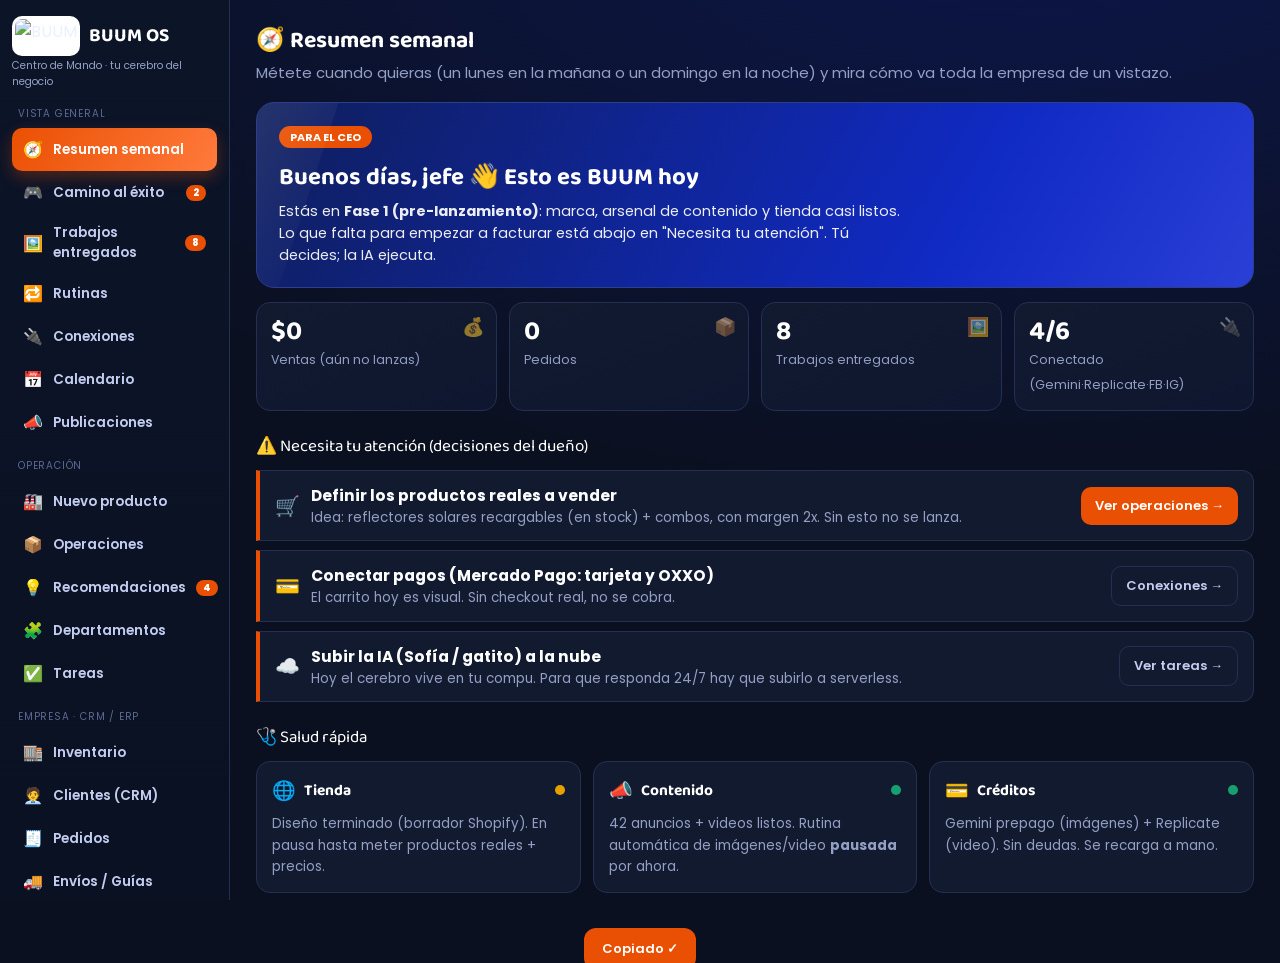
==== os/centro-de-mando.html @ 1a706a4f "chore: establish clean BUUM baseline" ====
<!DOCTYPE html>
<html lang="es"><head><meta charset="UTF-8"><meta name="viewport" content="width=device-width, initial-scale=1"><meta http-equiv="Cache-Control" content="no-store, no-cache, must-revalidate"><meta http-equiv="Pragma" content="no-cache">
<title>BUUM · Centro de Mando</title>
<link href="https://fonts.googleapis.com/css2?family=Baloo+2:wght@600;700;800&family=Poppins:wght@400;500;600;700&display=swap" rel="stylesheet">
<style>
:root{--orange:#EA5003;--navy:#001866;--blue:#102AC4;--cyan:#00bcff;--ok:#16a06f;--warn:#e6a100;--off:#9aa3b8;--bg:#0b1020;--panel:#121a30;--panel2:#0f1730;--line:#233052;--ink:#eaf0ff;--dim:#93a0c4;}
*{box-sizing:border-box;margin:0;}
body{background:radial-gradient(1200px 600px at 80% -10%,rgba(16,42,196,.25),transparent),var(--bg);color:var(--ink);font-family:Poppins,sans-serif;}
.app{display:flex;min-height:100vh;}
/* sidebar */
.side{width:230px;background:linear-gradient(180deg,#0c1428,#0a1122);border-right:1px solid var(--line);padding:16px 12px;position:sticky;top:0;height:100vh;flex:0 0 auto;overflow-y:auto;}
.side .logo{display:flex;align-items:center;gap:9px;margin-bottom:2px;}
.side .logo img{height:40px;background:#fff;border-radius:10px;padding:3px;}
.side .logo b{font-family:'Baloo 2';font-size:19px;color:#fff;}
.side .tag{font-size:10.5px;color:var(--dim);margin:2px 0 16px;display:block;}
.navsec{font-size:10px;letter-spacing:.08em;text-transform:uppercase;color:#5c6a94;margin:14px 6px 6px;}
.navitem{display:flex;align-items:center;gap:10px;padding:9px 11px;border-radius:10px;cursor:pointer;font-weight:600;font-size:13px;color:#c3cdf0;}
.navitem:hover{background:rgba(255,255,255,.06);}
.navitem.active{background:linear-gradient(120deg,var(--orange),#ff7a3c);color:#fff;box-shadow:0 6px 16px rgba(234,80,3,.3);}
.navitem .i{font-size:16px;width:20px;text-align:center;}
.navitem .b{margin-left:auto;background:#EA5003;color:#fff;font-size:9.5px;font-weight:800;padding:1px 7px;border-radius:20px;}
.side .foot{font-size:10px;color:#5c6a94;margin-top:16px;padding:10px 6px;border-top:1px solid var(--line);}
/* main */
.main{flex:1;padding:22px 26px 70px;max-width:1180px;}
.view{display:none;} .view.active{display:block;animation:fade .25s;}
@keyframes fade{from{opacity:0;transform:translateY(6px);}to{opacity:1;transform:none;}}
h2{font-family:'Baloo 2';font-size:23px;color:#fff;margin-bottom:2px;}
.lead{color:var(--dim);font-size:13px;margin-bottom:18px;}
.section{font-family:'Baloo 2';font-size:15px;color:#fff;margin:22px 0 10px;display:flex;align-items:center;gap:8px;}
.grid{display:grid;grid-template-columns:repeat(3,1fr);gap:12px;}
.grid2{display:grid;grid-template-columns:1fr 1fr;gap:12px;}
@media(max-width:900px){.grid,.grid2{grid-template-columns:1fr;}}
.card{background:var(--panel);border:1px solid var(--line);border-radius:14px;padding:14px 15px;}
.card .t{display:flex;align-items:center;gap:8px;}
.card .ic{font-size:19px;} .card .t b{font-family:'Baloo 2';font-size:14.5px;flex:1;color:#fff;}
.dot{width:10px;height:10px;border-radius:50%;flex:0 0 auto;} .g{background:var(--ok);}.y{background:var(--warn);}.o{background:var(--off);}
.card p{font-size:12px;color:var(--dim);margin-top:8px;line-height:1.5;}
.btns{display:flex;flex-wrap:wrap;gap:8px;margin-top:12px;}
.btn{border:none;border-radius:10px;padding:9px 14px;font-family:Poppins;font-weight:600;font-size:12px;cursor:pointer;text-decoration:none;display:inline-block;}
.btn.p{background:var(--blue);color:#fff;} .btn.o{background:var(--orange);color:#fff;} .btn.g{background:transparent;color:#c3cdf0;border:1.5px solid var(--line);}
.btn:hover{filter:brightness(1.12);}
/* tiles / KPIs */
.tiles{display:grid;grid-template-columns:repeat(4,1fr);gap:12px;}
@media(max-width:800px){.tiles{grid-template-columns:1fr 1fr;}}
.tile{background:linear-gradient(160deg,var(--panel),var(--panel2));border:1px solid var(--line);border-radius:14px;padding:14px;position:relative;overflow:hidden;}
.tile b{font-family:'Baloo 2';font-size:25px;display:block;line-height:1.1;color:#fff;} .tile span{font-size:11px;color:var(--dim);}
.tile .k{position:absolute;top:10px;right:12px;font-size:18px;opacity:.55;}
/* hero briefing */
.hero{background:linear-gradient(120deg,#0f1e5c,#102AC4 70%,#2a3fd6);border:1px solid #2b3f8a;color:#fff;border-radius:18px;padding:20px 22px;position:relative;overflow:hidden;}
.hero::after{content:"";position:absolute;top:-60%;left:-30%;width:34%;height:230%;background:linear-gradient(100deg,transparent,rgba(255,255,255,.14),transparent);transform:rotate(18deg);animation:shine 6s ease-in-out infinite;}
@keyframes shine{0%,60%{left:-40%}80%,100%{left:130%}}
.hero .pill{background:var(--orange);color:#fff;font-size:11px;font-weight:700;padding:3px 11px;border-radius:20px;}
.hero h3{font-family:'Baloo 2';font-size:22px;margin:10px 0 4px;} .hero p{font-size:13px;opacity:.92;line-height:1.5;max-width:70ch;}
/* attention list */
.att{background:var(--panel);border:1px solid var(--line);border-left:4px solid var(--orange);border-radius:0 12px 12px 0;padding:12px 15px;margin-bottom:9px;display:flex;gap:11px;align-items:center;}
.att .em{font-size:20px;} .att b{font-size:13.5px;color:#fff;} .att .s{font-size:11.5px;color:var(--dim);}
.att .btn{margin-left:auto;}
/* connections */
.conn{display:flex;align-items:center;gap:12px;}
.conn .lg{width:46px;height:46px;border-radius:12px;display:flex;align-items:center;justify-content:center;font-size:24px;flex:0 0 auto;color:#fff;}
.conn .nm{font-family:'Baloo 2';font-size:15px;color:#fff;} .conn .st{font-size:11.5px;margin-top:2px;}
.st.on{color:var(--ok);} .st.pend{color:var(--warn);} .st.offl{color:var(--off);}
.conn .stat{margin-left:auto;text-align:right;} .conn .stat b{font-family:'Baloo 2';font-size:16px;color:#fff;} .conn .stat span{font-size:10.5px;color:var(--dim);}
/* calendar */
.cal{display:grid;grid-template-columns:repeat(7,1fr);gap:8px;}
@media(max-width:800px){.cal{grid-template-columns:1fr 1fr;}}
.day{background:var(--panel);border:1px solid var(--line);border-radius:12px;padding:10px;min-height:120px;}
.day .dh{font-size:11px;font-weight:700;color:var(--dim);text-transform:uppercase;margin-bottom:8px;display:flex;justify-content:space-between;}
.day.today{border-color:var(--orange);box-shadow:0 0 0 1px var(--orange);}
.post{font-size:10.5px;font-weight:600;padding:6px 8px;border-radius:8px;margin-bottom:6px;line-height:1.3;}
.post.ig{background:rgba(214,41,118,.16);color:#ff9ecb;border:1px solid rgba(214,41,118,.35);}
.post.fb{background:rgba(24,119,242,.16);color:#8fbcff;border:1px solid rgba(24,119,242,.35);}
.post.tt{background:rgba(255,255,255,.08);color:#dfe6ff;border:1px solid rgba(255,255,255,.2);}
.post .ch{font-size:9px;opacity:.85;display:block;}
/* pipeline */
.pipe{display:grid;grid-template-columns:repeat(3,1fr);gap:12px;}
@media(max-width:800px){.pipe{grid-template-columns:1fr;}}
.col{background:var(--panel);border:1px solid var(--line);border-radius:14px;padding:12px;}
.col h4{font-family:'Baloo 2';font-size:13.5px;color:#fff;margin-bottom:10px;display:flex;align-items:center;gap:6px;}
.item{background:var(--panel2);border:1px solid var(--line);border-radius:10px;padding:9px 11px;margin-bottom:8px;font-size:12px;}
.item .m{font-size:10.5px;color:var(--dim);margin-top:3px;}
/* table */
.tbl{width:100%;border-collapse:collapse;font-size:12.5px;}
.tbl th{text-align:left;color:var(--dim);font-weight:600;font-size:11px;text-transform:uppercase;padding:8px 10px;border-bottom:1px solid var(--line);}
.tbl td{padding:11px 10px;border-bottom:1px solid var(--line);color:#dbe3ff;}
.tbl tr:last-child td{border-bottom:none;}
.chip{font-size:10px;font-weight:800;padding:3px 9px;border-radius:20px;}
.chip.ok{background:rgba(22,160,111,.18);color:#4fe0a6;} .chip.low{background:rgba(230,161,0,.18);color:#ffcf5e;} .chip.no{background:rgba(154,163,184,.15);color:#b7c0da;}
/* doctrine */
.doc{border-left:4px solid var(--orange);background:var(--panel);border-radius:0 12px 12px 0;padding:12px 15px;margin-bottom:10px;}
.doc b{font-family:'Baloo 2';font-size:14px;color:#fff;} .doc p{font-size:12px;color:var(--dim);margin-top:4px;line-height:1.5;}
/* tasks */
.task{background:var(--panel);border:1px solid var(--line);border-radius:11px;padding:11px 13px;margin-bottom:8px;display:flex;align-items:center;gap:11px;cursor:pointer;}
.task input{width:18px;height:18px;accent-color:var(--orange);}
.task.done b{text-decoration:line-through;color:#6b7699;}
.task b{font-size:13px;flex:1;font-weight:600;color:#eaf0ff;}
.task .who{font-size:10px;font-weight:700;padding:3px 9px;border-radius:9px;background:rgba(234,80,3,.18);color:#ffab7a;}
.bar{height:11px;background:#1b2542;border-radius:7px;overflow:hidden;} .bar i{display:block;height:100%;background:linear-gradient(90deg,var(--orange),#ffb800);}
.fr{background:var(--panel);border:1px solid var(--line);border-radius:13px;padding:12px 14px;margin-bottom:9px;}
.fr .top{display:flex;align-items:center;gap:9px;} .fr .top b{font-family:'Baloo 2';font-size:14px;flex:1;color:#fff;} .fr .pct{font-family:'Baloo 2';font-size:14px;}
.fr .sub{font-size:11px;color:var(--dim);margin:3px 0 8px;}
/* galería de trabajos */
.gal{display:grid;grid-template-columns:repeat(3,1fr);gap:14px;}
@media(max-width:900px){.gal{grid-template-columns:1fr 1fr;}}
@media(max-width:560px){.gal{grid-template-columns:1fr;}}
.work{background:var(--panel);border:1px solid var(--line);border-radius:14px;overflow:hidden;}
.work .imgw{background:#0a0f1e;aspect-ratio:1/1;display:flex;align-items:center;justify-content:center;overflow:hidden;}
.work .imgw img{width:100%;height:100%;object-fit:contain;}
.work .meta{padding:11px 13px;}
.work .meta b{font-family:'Baloo 2';font-size:13.5px;color:#fff;display:block;}
.work .meta .row{display:flex;align-items:center;gap:8px;margin-top:7px;}
.work .meta .tp{font-size:10px;color:var(--dim);flex:1;}
.obsw{background:rgba(230,161,0,.12);border:1px solid rgba(230,161,0,.4);color:#ffcf5e;font-size:11px;line-height:1.45;border-radius:9px;padding:8px 10px;margin-top:9px;}
.wbtns{display:flex;gap:7px;margin-top:10px;}
.wbtn{flex:1;border:1.5px solid var(--line);background:transparent;color:#c3cdf0;border-radius:9px;padding:8px 6px;font-family:Poppins;font-weight:600;font-size:11.5px;cursor:pointer;}
.wbtn:hover{filter:brightness(1.15);}
.wbtn.aut.on{background:var(--ok);border-color:var(--ok);color:#fff;}
.wbtn.edit:hover{border-color:var(--orange);color:#ffab7a;}
.wbtn.del:hover{border-color:#e5484d;color:#ff8a8d;}
/* tarea: botón de ayuda */
.task .help{font-size:10.5px;font-weight:700;padding:5px 10px;border-radius:9px;background:var(--blue);color:#fff;border:none;cursor:pointer;margin-left:6px;}
.task .help:hover{filter:brightness(1.15);}
/* rutina card */
.rut{background:var(--panel);border:1px solid var(--line);border-radius:14px;padding:14px 16px;margin-bottom:11px;display:flex;gap:13px;align-items:flex-start;}
.rut .ri{font-size:22px;}
.rut b{font-family:'Baloo 2';font-size:15px;color:#fff;}
.rut p{font-size:12px;color:var(--dim);margin-top:4px;line-height:1.5;}
.rut .rmeta{display:flex;flex-wrap:wrap;gap:8px;margin-top:9px;}
.rut .tag2{font-size:10.5px;font-weight:700;padding:3px 10px;border-radius:20px;background:#1b2542;color:#c3cdf0;}
.toast{position:fixed;bottom:20px;left:50%;transform:translateX(-50%) translateY(90px);background:var(--orange);color:#fff;padding:11px 18px;border-radius:12px;font-size:13px;font-weight:600;transition:.35s;z-index:50;}
.toast.show{transform:translateX(-50%) translateY(0);}
/* ===== texto un poco más grande (legibilidad), sin exagerar ===== */
.lead{font-size:15px;line-height:1.55}
.section{font-size:17px}
.att b{font-size:15.5px} .att .s{font-size:13.5px;line-height:1.5}
.doc b{font-size:16px} .doc p{font-size:14px;line-height:1.55}
.card p{font-size:13.5px;line-height:1.6}
.card .t b{font-size:15.5px}
.tbl td,.tbl th{font-size:13.5px}
.item{font-size:13.5px} .item .m{font-size:12px}
.task b{font-size:14.5px}
.rut b{font-size:16px} .rut p{font-size:13.5px;line-height:1.55}
.rut .tag2{font-size:12px}
.work .meta b{font-size:15px} .obsw{font-size:12.5px}
.tile b{font-size:27px} .tile span{font-size:12.5px}
.hero h3{font-size:24px} .hero p{font-size:14.5px}
.conn .nm{font-size:16px} .conn .st{font-size:12.5px}
.btn{font-size:13px} .navitem{font-size:13.5px}
/* ===== JUEGO ===== */
.xpwrap{margin:8px 0 18px}
.xptop{display:flex;justify-content:space-between;align-items:baseline;margin-bottom:7px}
.xptop b{font-family:'Baloo 2';font-size:19px;color:#fff}.xptop span{color:#ffcf5e;font-weight:800;font-size:14px}
.lvlmap{display:flex;gap:8px;overflow-x:auto;padding:6px 2px 14px;scrollbar-width:none}
.lvlmap::-webkit-scrollbar{display:none}
.node{flex:0 0 auto;width:100px;text-align:center;opacity:.5;transition:.3s;position:relative}
.node:not(:last-child)::after{content:"";position:absolute;top:28px;right:-8px;width:16px;height:2px;background:#2b3760}
.node.done,.node.cur{opacity:1}
.node .cir{width:56px;height:56px;border-radius:50%;margin:0 auto 6px;display:flex;align-items:center;justify-content:center;font-size:26px;background:#161d33;border:2px solid #2b3760}
.node.done .cir{background:linear-gradient(160deg,#16a06f,#0e7a54);border-color:#1f7a4d}
.node.cur .cir{background:linear-gradient(160deg,#EA5003,#ff7a3c);border-color:#ffab7a;animation:jpulse 2s infinite}
.node .nm{font-size:11px;color:#c3cdf0;font-weight:600;line-height:1.2}
.node .st{font-size:9px;font-weight:800;margin-top:3px}
.node.done .st{color:#4fe0a6}.node.cur .st{color:#ffab7a}.node.lock .st{color:#5c6a94}
.ceosays{background:linear-gradient(120deg,#0f1e5c,#102AC4 82%);border:1px solid #2b3f8a;border-radius:14px;padding:14px 16px;margin:2px 0 8px;font-size:14.5px;line-height:1.5}
.mission{background:var(--panel);border:1px solid var(--line);border-radius:12px;padding:13px 15px;margin-bottom:9px;display:flex;align-items:center;gap:12px;cursor:pointer}
.mission input{width:20px;height:20px;accent-color:#EA5003;flex:0 0 auto;cursor:pointer}
.mission b{font-size:14.5px;font-weight:600;color:#eaf0ff;flex:1}
.mission.done b{text-decoration:line-through;color:#6b7699}
.mission .mbtn{flex:0 0 auto;font-size:11.5px;font-weight:700;border:none;border-radius:9px;padding:8px 13px;background:linear-gradient(120deg,#102AC4,#3a4fd6);color:#fff;cursor:pointer}
.mission .mbtn:hover{filter:brightness(1.18)}
.mission .xp{font-size:11px;font-weight:800;color:#ffcf5e;background:rgba(255,207,94,.14);padding:4px 10px;border-radius:9px}
@media(max-width:600px){.mission{flex-wrap:wrap}.mission .xp{display:none}}
@keyframes jpulse{0%,100%{box-shadow:0 0 0 4px rgba(234,80,3,.28)}50%{box-shadow:0 0 0 9px rgba(234,80,3,.10)}}
/* ===== calendario de contenido (mes + día) ===== */
.calx{background:var(--panel);border:1px solid var(--line);border-radius:16px;padding:14px 16px;}
.calhead{display:flex;align-items:center;gap:10px;margin-bottom:12px;}
.calmes{font-family:'Baloo 2';font-size:19px;color:#fff;min-width:170px;text-align:center;text-transform:capitalize;}
.calnavbtn{width:34px;height:34px;border-radius:10px;border:1px solid var(--line);background:var(--panel2);color:#dfe6ff;font-size:18px;cursor:pointer;line-height:1;}
.calnavbtn:hover{background:rgba(255,255,255,.07);}
.calhoybtn{margin-left:auto;border:none;border-radius:10px;padding:8px 14px;background:var(--blue);color:#fff;font-weight:700;font-size:12px;cursor:pointer;}
.calhoybtn:hover{filter:brightness(1.12);}
.calwd{display:grid;grid-template-columns:repeat(7,1fr);gap:8px;margin-bottom:8px;}
.calwd span{font-size:10.5px;font-weight:700;color:#5c6a94;text-transform:uppercase;text-align:center;letter-spacing:.05em;}
.mcal{display:grid;grid-template-columns:repeat(7,1fr);gap:8px;}
@media(max-width:760px){.mcal,.calwd{gap:5px;}.calwd span{font-size:9px;}}
.mday{background:var(--panel2);border:1px solid var(--line);border-radius:11px;padding:7px 7px 8px;min-height:92px;transition:.15s;}
.mday.empty{background:transparent;border:none;}
.mday.has{cursor:pointer;}
.mday.has:hover{border-color:var(--orange);transform:translateY(-2px);box-shadow:0 6px 16px rgba(0,0,0,.28);}
.mday.today{border-color:var(--orange);box-shadow:0 0 0 1px var(--orange);}
.dnum{font-size:12.5px;font-weight:700;color:#c3cdf0;margin-bottom:5px;display:flex;align-items:center;gap:5px;}
.dtoday{font-size:8.5px;font-weight:800;background:var(--orange);color:#fff;padding:1px 6px;border-radius:20px;}
.dbadges{display:flex;flex-direction:column;gap:3px;}
.dbadge{font-size:9.5px;font-weight:700;padding:2px 6px;border-radius:6px;white-space:nowrap;overflow:hidden;text-overflow:ellipsis;}
.dbadge.ig{background:rgba(214,41,118,.16);color:#ff9ecb;} .dbadge.fb{background:rgba(24,119,242,.16);color:#8fbcff;} .dbadge.tt{background:rgba(255,255,255,.09);color:#dfe6ff;}
.dmore{font-size:9px;font-weight:800;color:#7c88a8;padding:1px 4px;}
/* modal del día */
.calmodal{position:fixed;inset:0;background:rgba(4,7,16,.72);backdrop-filter:blur(3px);z-index:60;display:none;align-items:flex-start;justify-content:center;padding:34px 14px;overflow-y:auto;}
.calmodal.open{display:flex;}
.caldlg{background:var(--panel);border:1px solid var(--line);border-radius:18px;width:100%;max-width:560px;padding:18px 18px 22px;box-shadow:0 24px 70px rgba(0,0,0,.6);animation:fade .2s;}
.cmhead{display:flex;align-items:center;gap:10px;margin-bottom:4px;}
.cmtitle{font-family:'Baloo 2';font-size:19px;color:#fff;text-transform:capitalize;}
.cmx{margin-left:auto;width:32px;height:32px;border-radius:9px;border:1px solid var(--line);background:var(--panel2);color:#dfe6ff;font-size:18px;cursor:pointer;line-height:1;}
.cmsub{font-size:11.5px;color:var(--dim);margin-bottom:14px;}
.tline{position:relative;}
.trow{display:flex;gap:12px;padding-bottom:16px;margin-bottom:2px;border-left:2px solid var(--line);margin-left:6px;padding-left:14px;position:relative;}
.trow:last-child{border-left-color:transparent;}
.trow::before{content:"";position:absolute;left:-7px;top:2px;width:12px;height:12px;border-radius:50%;background:var(--orange);border:2px solid var(--panel);}
.thora{flex:0 0 52px;}
.thora b{font-family:'Baloo 2';font-size:15px;color:#fff;display:block;line-height:1.1;}
.thora span{font-size:9.5px;color:var(--dim);}
.tbody{flex:1;min-width:0;}
.tmeta{display:flex;flex-wrap:wrap;gap:6px;align-items:center;margin-bottom:6px;}
.tchip{font-size:9.5px;font-weight:800;padding:2px 8px;border-radius:20px;}
.tchip.ig{background:rgba(214,41,118,.18);color:#ff9ecb;} .tchip.fb{background:rgba(24,119,242,.18);color:#8fbcff;} .tchip.tt{background:rgba(255,255,255,.1);color:#dfe6ff;}
.tchip.ok{background:rgba(22,160,111,.18);color:#4fe0a6;} .tchip.low{background:rgba(230,161,0,.18);color:#ffcf5e;} .tchip.no{background:rgba(154,163,184,.15);color:#b7c0da;}
.ttipo{font-size:11px;color:var(--dim);font-weight:600;}
.ttit{font-size:13.5px;font-weight:700;color:#fff;margin:2px 0 6px;}
.tim{width:100%;max-width:230px;border-radius:10px;display:block;border:1px solid var(--line);}
.tvid{width:100%;max-width:320px;border-radius:10px;display:block;border:1px solid var(--line);background:#000;}
.tcar{display:flex;gap:7px;overflow-x:auto;padding-bottom:6px;}
.tcar img{height:130px;border-radius:9px;border:1px solid var(--line);flex:0 0 auto;}
.ttexto{font-size:12px;color:var(--dim);margin-top:7px;line-height:1.45;}
.tlink{display:inline-block;margin-top:7px;font-size:11.5px;font-weight:700;color:#fff;background:var(--blue);padding:7px 12px;border-radius:9px;text-decoration:none;}
.calempty{text-align:center;color:#5c6a94;font-size:13px;padding:24px 0;}
/* colores por TIPO (claros y distintos) */
.tp-historia{background:rgba(214,41,118,.18)!important;color:#ff9ecb!important;}
.tp-carrusel{background:rgba(58,123,255,.20)!important;color:#a9c6ff!important;}
.tp-video{background:rgba(234,80,3,.22)!important;color:#ffb27a!important;}
.tp-post{background:rgba(22,160,111,.20)!important;color:#67e3b1!important;}
/* banner de revisión del equipo */
.calrev{display:flex;gap:12px;align-items:center;background:linear-gradient(120deg,#0f2a1c,#14351f);border:1px solid #1f6b46;border-radius:14px;padding:12px 15px;margin-bottom:14px;}
.calrev .ic{font-size:24px;} .calrev b{color:#fff;font-size:13.5px;} .calrev p{color:#a7d8bf;font-size:12px;margin-top:2px;line-height:1.45;}
.calrev .ok{margin-left:auto;background:#16a06f;color:#fff;font-size:11px;font-weight:800;padding:5px 11px;border-radius:20px;white-space:nowrap;}
/* pedir contenido */
.calask{background:var(--panel);border:1px solid var(--line);border-radius:14px;padding:13px 15px;}
.calask textarea{width:100%;background:var(--panel2);border:1px solid var(--line);border-radius:10px;color:#eaf0ff;font-family:Poppins;font-size:13px;padding:10px 12px;resize:vertical;min-height:60px;}
.calask textarea:focus{outline:none;border-color:var(--orange);box-shadow:0 0 0 2px rgba(234,80,3,.25);}
.askrow{display:flex;gap:9px;margin-top:9px;flex-wrap:wrap;align-items:center;}
.askrow select{background:var(--panel2);border:1px solid var(--line);border-radius:9px;color:#dfe6ff;font-family:Poppins;font-size:12px;padding:8px 10px;}
.askbtn{margin-left:auto;border:none;border-radius:10px;padding:9px 16px;background:linear-gradient(120deg,var(--orange),#ff7a3c);color:#fff;font-weight:700;font-size:12.5px;cursor:pointer;}
.askbtn:hover{filter:brightness(1.1);}
.calrut{background:var(--panel);border:1px solid var(--line);border-left:4px solid var(--blue);border-radius:0 12px 12px 0;padding:11px 15px;margin-top:12px;font-size:12px;color:var(--dim);line-height:1.5;}
.calrut b{color:#cdd8ff;}
/* timeline: encabezado de tipo + acciones */
.ttophead{display:flex;align-items:center;gap:7px;margin-bottom:6px;}
.ttype{font-size:11px;font-weight:800;padding:3px 10px;border-radius:20px;display:inline-flex;gap:5px;align-items:center;}
.tred{font-size:9.5px;font-weight:800;padding:2px 8px;border-radius:20px;}
.testado{font-size:9.5px;font-weight:800;padding:2px 9px;border-radius:20px;margin-left:auto;}
.est-por_autorizar{background:rgba(230,161,0,.2);color:#ffcf5e;} .est-autorizado{background:rgba(22,160,111,.22);color:#67e3b1;} .est-idea{background:rgba(154,163,184,.15);color:#b7c0da;} .est-planeado{background:rgba(58,123,255,.2);color:#a9c6ff;}
.tacts{display:flex;gap:8px;margin-top:9px;flex-wrap:wrap;}
.tbtn{border:none;border-radius:9px;padding:7px 13px;font-family:Poppins;font-weight:700;font-size:11.5px;cursor:pointer;}
.tbtn.aut{background:#16a06f;color:#fff;} .tbtn.aut.done{background:transparent;color:#67e3b1;border:1.5px solid #1f6b46;cursor:default;}
.tbtn.edit{background:transparent;color:#c3cdf0;border:1.5px solid var(--line);}
.tbtn.regen{background:transparent;color:#a9c6ff;border:1.5px solid #2b3f8a;}
.tbtn.del{background:transparent;color:#ff9e9e;border:1.5px solid #7a2626;}
.tbtn:hover{filter:brightness(1.12);}
.editbox{margin-top:9px;display:none;}
.editbox.open{display:block;}
.editbox textarea{width:100%;background:var(--panel);border:1px solid var(--line);border-radius:9px;color:#eaf0ff;font-family:Poppins;font-size:12px;padding:8px 10px;min-height:48px;}
.editbox .go{margin-top:7px;border:none;border-radius:9px;padding:7px 14px;background:var(--blue);color:#fff;font-weight:700;font-size:11.5px;cursor:pointer;}
.calfoot{display:flex;gap:9px;margin-top:6px;padding-top:12px;border-top:1px solid var(--line);}
.calfoot .allbtn{border:none;border-radius:10px;padding:9px 15px;background:#16a06f;color:#fff;font-weight:800;font-size:12px;cursor:pointer;}
.calfoot .allbtn:hover{filter:brightness(1.1);}
/* 4 filtros de calidad por pieza */
.tfilters{display:flex;flex-wrap:wrap;gap:6px;margin:9px 0 3px;align-items:center;}
.ffchip{font-size:9.5px;font-weight:800;padding:3px 8px;border-radius:7px;background:var(--panel2);border:1px solid var(--line);color:#aeb9dc;display:inline-flex;gap:4px;align-items:center;cursor:default;}
.ffchip.ok{border-color:#1f6b46;color:#67e3b1;background:rgba(22,160,111,.1);}
.ffchip.bad{border-color:#7a2626;color:#ff9e9e;background:rgba(160,40,40,.1);}
.ffchip.you{border-color:#2b3f8a;color:#a9c6ff;background:rgba(16,42,196,.1);}
.ffavg{font-size:11px;font-weight:800;color:#ffcf5e;margin-left:3px;}
.fflabel{font-size:9.5px;color:#5c6a94;font-weight:700;margin-right:2px;}
#calModalBody img,#calModalBody video,.gal img,.gal video{cursor:zoom-in;}
.lightbox{position:fixed;inset:0;background:rgba(0,0,0,.93);z-index:90;display:none;align-items:center;justify-content:center;padding:18px;}
.lightbox.open{display:flex;}
.lightbox img,.lightbox video{max-width:96vw;max-height:92vh;border-radius:8px;box-shadow:0 12px 70px rgba(0,0,0,.7);}
.lbx{position:fixed;top:16px;right:24px;color:#fff;font-size:42px;line-height:1;cursor:pointer;z-index:91;font-family:Arial;}
</style></head>
<body>
<div class="app">
  <aside class="side">
    <div class="logo"><img src="../buumia-catalogo/marca/logo-buum.png" alt="BUUM"><b>BUUM OS</b></div>
    <span class="tag">Centro de Mando · tu cerebro del negocio</span>
    <div class="navsec">Vista general</div>
    <nav class="nav" id="nav">
      <div class="navitem active" data-view="inicio"><span class="i">🧭</span><span>Resumen semanal</span></div>
      <div class="navitem" data-view="juego"><span class="i">🎮</span><span>Camino al éxito</span><span class="b" id="jLvl">1</span></div>
      <div class="navitem" data-view="trabajos"><span class="i">🖼️</span><span>Trabajos entregados</span><span class="b" id="nTrab">0</span></div>
      <div class="navitem" data-view="rutinas"><span class="i">🔁</span><span>Rutinas</span></div>
      <div class="navitem" data-view="conex"><span class="i">🔌</span><span>Conexiones</span></div>
      <div class="navitem" data-view="cal"><span class="i">📅</span><span>Calendario</span></div>
      <div class="navitem" data-view="pub"><span class="i">📣</span><span>Publicaciones</span></div>
    </nav>
    <div class="navsec">Operación</div>
    <nav class="nav">
      <div class="navitem" data-view="nuevo"><span class="i">🏭</span><span>Nuevo producto</span></div>
      <div class="navitem" data-view="ops"><span class="i">📦</span><span>Operaciones</span></div>
      <div class="navitem" data-view="reco"><span class="i">💡</span><span>Recomendaciones</span><span class="b">4</span></div>
      <div class="navitem" data-view="deptos"><span class="i">🧩</span><span>Departamentos</span></div>
      <div class="navitem" data-view="tareas"><span class="i">✅</span><span>Tareas</span></div>
    </nav>
    <div class="navsec">Empresa · CRM / ERP</div>
    <nav class="nav">
      <div class="navitem" data-view="inv"><span class="i">🏬</span><span>Inventario</span></div>
      <div class="navitem" data-view="cli"><span class="i">🧑‍💼</span><span>Clientes (CRM)</span></div>
      <div class="navitem" data-view="ped"><span class="i">🧾</span><span>Pedidos</span></div>
      <div class="navitem" data-view="env"><span class="i">🚚</span><span>Envíos / Guías</span></div>
      <div class="navitem" data-view="fin"><span class="i">💰</span><span>Finanzas</span></div>
    </nav>
    <div class="navsec">Dirección</div>
    <nav class="nav">
      <div class="navitem" data-view="ceo"><span class="i">🧠</span><span>Doctrina CEO</span></div>
    </nav>
    <div class="foot">Fase 1 · pre-lanzamiento<br>Tú diriges · la IA ejecuta<br><b id="clock"></b></div>
  </aside>

  <main class="main">
    <!-- ===== RESUMEN SEMANAL ===== -->
    <section class="view active" id="inicio">
      <h2>🧭 Resumen semanal</h2>
      <div class="lead">Métete cuando quieras (un lunes en la mañana o un domingo en la noche) y mira cómo va toda la empresa de un vistazo.</div>
      <div class="hero"><span class="pill">PARA EL CEO</span><h3 id="greet">Buenas, jefe 👋 Esto es BUUM hoy</h3><p>Estás en <b>Fase 1 (pre-lanzamiento)</b>: marca, arsenal de contenido y tienda casi listos. Lo que falta para empezar a facturar está abajo en "Necesita tu atención". Tú decides; la IA ejecuta.</p></div>
      <div class="tiles" style="margin-top:14px">
        <div class="tile"><span class="k">💰</span><b>$0</b><span>Ventas (aún no lanzas)</span></div>
        <div class="tile"><span class="k">📦</span><b>0</b><span>Pedidos</span></div>
        <div class="tile"><span class="k">🖼️</span><b id="kTrab">0</b><span>Trabajos entregados</span></div>
        <div class="tile"><span class="k">🔌</span><b>4/6</b><span>Conectado (Gemini·Replicate·FB·IG)</span></div>
      </div>
      <div class="section">⚠️ Necesita tu atención (decisiones del dueño)</div>
      <div class="att"><span class="em">🛒</span><div><b>Definir los productos reales a vender</b><div class="s">Idea: reflectores solares recargables (en stock) + combos, con margen 2x. Sin esto no se lanza.</div></div><button class="btn o" data-go="ops">Ver operaciones →</button></div>
      <div class="att"><span class="em">💳</span><div><b>Conectar pagos (Mercado Pago: tarjeta y OXXO)</b><div class="s">El carrito hoy es visual. Sin checkout real, no se cobra.</div></div><button class="btn g" data-go="conex">Conexiones →</button></div>
      <div class="att"><span class="em">☁️</span><div><b>Subir la IA (Sofía / gatito) a la nube</b><div class="s">Hoy el cerebro vive en tu compu. Para que responda 24/7 hay que subirlo a serverless.</div></div><button class="btn g" data-go="tareas">Ver tareas →</button></div>
      <div class="section">🩺 Salud rápida</div>
      <div class="grid">
        <div class="card"><div class="t"><span class="ic">🌐</span><b>Tienda</b><span class="dot y"></span></div><p>Diseño terminado (borrador Shopify). En pausa hasta meter productos reales + precios.</p></div>
        <div class="card"><div class="t"><span class="ic">📣</span><b>Contenido</b><span class="dot g"></span></div><p>42 anuncios + videos listos. Rutina automática de imágenes/video <b>pausada</b> por ahora.</p></div>
        <div class="card"><div class="t"><span class="ic">💳</span><b>Créditos</b><span class="dot g"></span></div><p>Gemini prepago (imágenes) + Replicate (video). Sin deudas. Se recarga a mano.</p></div>
      </div>
    </section>

    <!-- ===== CONEXIONES ===== -->
    <section class="view" id="conex">
      <h2>🔌 Conexiones</h2>
      <div class="lead">Todo el negocio enchufado a un solo cerebro. <b style="color:#4fe0a6">Gemini, Replicate, Facebook 𝗕𝗨𝗨𝗠 e Instagram @buum.ia ya están conectados y funcionando.</b> Falta pagos y publicar la tienda.</div>
      <div class="grid2" id="connGrid"></div>
      <div class="card" style="margin-top:12px"><p>💡 En cuanto lances, aquí verás en vivo: ventas de Shopify, gasto/resultados de Meta y Google Ads, mensajes de WhatsApp/Instagram y las publicaciones de Facebook/Instagram — todo desde este panel, sin entrar a cada app.</p></div>
    </section>

    <!-- ===== CALENDARIO ===== -->
    <section class="view" id="cal">
      <h2>📅 Calendario de contenido</h2>
      <div class="lead">Departamento de marketing. El equipo genera y programa el contenido; <b>toca cualquier día</b> para ver todo lo del día en orden, con su hora, imagen, texto y video.</div>
      <div class="calrev" id="calRev"></div>
      <div class="calx">
        <div class="calhead">
          <button class="calnavbtn" id="calPrev" aria-label="Mes anterior">‹</button>
          <div class="calmes" id="calMes">—</div>
          <button class="calnavbtn" id="calNext" aria-label="Mes siguiente">›</button>
          <button class="calhoybtn" id="calHoy">Hoy</button>
        </div>
        <div class="calwd"><span>Lun</span><span>Mar</span><span>Mié</span><span>Jue</span><span>Vie</span><span>Sáb</span><span>Dom</span></div>
        <div class="mcal" id="calGrid"></div>
      </div>
      <div class="section">Leyenda</div>
      <div class="card"><p><span class="chip tp-historia">⭕ Historia</span> <span class="chip tp-carrusel">🖼️ Carrusel</span> <span class="chip tp-video">🎬 Video</span> <span class="chip tp-post">📷 Post</span> &nbsp;·&nbsp; <span class="chip" style="background:rgba(214,41,118,.2);color:#ff9ecb">IG</span> <span class="chip" style="background:rgba(24,119,242,.2);color:#8fbcff">FB</span> &nbsp;·&nbsp; <span class="chip low">Por autorizar</span> <span class="chip ok">Autorizado</span></p></div>

      <div class="section">✍️ Pídele contenido al equipo</div>
      <div class="calask">
        <textarea id="askTxt" placeholder="Ej: Haz más contenido del foco 60W enfocado en el ahorro de luz, con más color…"></textarea>
        <div class="askrow">
          <select id="askProd"><option value="Foco LED 60W">Foco LED 60W</option></select>
          <button class="askbtn" id="askSend">Pedir al equipo →</button>
        </div>
      </div>
      <div class="calrut" id="calRut"></div>
    </section>

    <!-- modal del día -->
    <div class="calmodal" id="calModal">
      <div class="caldlg">
        <div class="cmhead"><div class="cmtitle" id="calModalTitle">—</div><button class="cmx" id="calModalX" aria-label="Cerrar">&times;</button></div>
        <div class="cmsub" id="calModalSub"></div>
        <div id="calModalBody"></div>
        <div class="calfoot" id="calFoot" style="display:none"><button class="allbtn" id="calAuthAll">✓ Autorizar todo el día</button></div>
      </div>
    </div>

    <!-- lightbox: ver imagen/video en grande -->
    <div class="lightbox" id="lightbox"><span class="lbx" id="lbClose">&times;</span><img id="lbImg" style="display:none" alt=""><video id="lbVid" controls playsinline style="display:none"></video></div>

    <!-- ===== PUBLICACIONES ===== -->
    <section class="view" id="pub">
      <h2>📣 Publicaciones</h2>
      <div class="lead">El flujo del contenido: lo que ya se hizo, lo que sigue y lo que espera tu OK.</div>
      <div id="filtroBox"></div>
      <div class="pipe">
        <div class="col"><h4>✅ Generadas</h4>
          <div class="item">42 anuncios de imagen (packs 12/30, mayoreo)<div class="m">en revision_anuncios/</div></div>
          <div class="item">Comercial gato + foco (16:9)<div class="m">luz blanca, rayos · listo</div></div>
          <div class="item">Comercial "Naciste para brillar"<div class="m">cine-noir · listo</div></div>
        </div>
        <div class="col"><h4>🟡 Por aprobar</h4>
          <div class="item">Anuncio diario de imagen<div class="m">la rutina lo dejaba en revisión · pausada</div></div>
          <div class="item">Video semanal nuevo<div class="m">rutina de video · pausada</div></div>
        </div>
        <div class="col"><h4>⏭️ Próximas (al lanzar)</h4>
          <div class="item">Campaña de lanzamiento<div class="m">3 anuncios ganadores → Meta</div></div>
          <div class="item">Reel del producto real<div class="m">cuando haya fotos reales</div></div>
        </div>
      </div>
    </section>

    <!-- ===== JUEGO: CAMINO AL ÉXITO ===== -->
    <section class="view" id="juego">
      <h2>🎮 Camino al éxito mundial 🌎</h2>
      <div class="lead">Sigue la estrategia del CEO como un juego: completa <b>misiones</b>, sube de <b>nivel</b> y lleva a BUUM al éxito mundial. Marca cada misión cuando la logres.</div>
      <div class="xpwrap"><div class="xptop"><b id="lvlName">Nivel 1</b><span id="xpPct">0%</span></div><div class="bar"><i id="xpBar"></i></div></div>
      <div class="lvlmap" id="lvlMap"></div>
      <div class="ceosays" id="ceoSays"></div>
      <div class="section" id="misTitle">Misiones</div>
      <div id="missions"></div>
    </section>

    <!-- ===== TRABAJOS ENTREGADOS (GALERÍA) ===== -->
    <section class="view" id="trabajos">
      <h2>🖼️ Trabajos entregados</h2>
      <div class="lead">Todo lo que la IA ha producido, aquí y a la vista. <span id="trabMeta" style="color:#5c6a94"></span></div>
      <div class="section">🎨 Logotipos y marca <small style="color:#5c6a94;font-weight:400">· assets fijos, no son anuncios</small></div>
      <div class="gal" id="logoGrid"></div>
      <div class="section">🖼️ Anuncios y contenido</div>
      <div class="gal" id="galGrid"></div>
    </section>

    <!-- ===== RUTINAS ===== -->
    <section class="view" id="rutinas">
      <h2>🔁 Rutinas</h2>
      <div class="lead">Los procesos automáticos del negocio en un solo lugar: qué hace cada uno, cuándo corre y qué entrega. No tienes que entrar a cada rutina — todo sale aquí.</div>
      <div id="rutGrid"></div>
    </section>

    <!-- ===== NUEVO PRODUCTO (LÍNEA DE PRODUCCIÓN) ===== -->
    <section class="view" id="nuevo">
      <h2>🏭 Nuevo producto — línea de producción</h2>
      <div class="lead">Como una maquiladora: llega un producto → pasa por los pasos → sale <b>publicado y con marketing</b>. Yo te pido lo que necesito; tú solo aportas fotos/costos y autorizas.</div>
      <div class="att" style="border-left-color:#16a06f"><span class="em">🚀</span><div><b>¿Llegó un producto? Inicia el proceso</b><div class="s">Le doy clic y la IA te guía paso a paso (datos, fotos, ficha técnica, precio, publicar, marketing).</div></div><button class="btn o" data-cmd="Inicia el proceso de NUEVO PRODUCTO del BUUM OS conmigo (línea de producción): pídeme paso a paso los datos y las fotos, arma la ficha técnica (ADN), sugiéreme el precio con el mercado, y prepáralo para publicar en Shopify + su marketing. Recuerda: BUUM NO da garantía al cliente, y los anuncios van simples (sin código de barras ni toda la data técnica).">🚀 Iniciar proceso</button></div>
      <div class="section">Los pasos del proceso</div>
      <div class="grid">
        <div class="card"><div class="t"><span class="ic">📥</span><b>1. Datos base</b></div><p>Nombre, watts, <b>tu costo</b> y foto de la caja (trae la info técnica). Tú dices qué dejar/quitar.</p></div>
        <div class="card"><div class="t"><span class="ic">📸</span><b>2. Fotos</b></div><p>Tomas las fotos (te digo cuáles) y me las compartes.</p></div>
        <div class="card"><div class="t"><span class="ic">🎨</span><b>3. Limpieza HD</b></div><p>La IA deja las fotos en limpio y premium para la tienda.</p></div>
        <div class="card"><div class="t"><span class="ic">🧬</span><b>4. Ficha técnica (ADN)</b></div><p>Toda la info del producto. El núcleo para +100 anuncios y para responder al cliente.</p></div>
        <div class="card"><div class="t"><span class="ic">💲</span><b>5. Precio</b></div><p>Te sugiero precio (margen + mercado). Tú confirmas.</p></div>
        <div class="card"><div class="t"><span class="ic">🛒</span><b>6. Publicar</b></div><p>Título + fotos + descripción + precio → Shopify.</p></div>
        <div class="card"><div class="t"><span class="ic">📣</span><b>7. Marketing</b></div><p>Anuncios/videos/reels con la ficha → 4 filtros → tu OK → redes/ads.</p></div>
        <div class="card"><div class="t"><span class="ic">💾</span><b>8. Guardar</b></div><p>El ADN queda en el catálogo para reusar cuando pidas más contenido.</p></div>
      </div>
      <div class="att" style="border-left-color:#e6a100;margin-top:14px"><span class="em">⚠️</span><div><b>Reglas del proceso</b><div class="s"><b>Garantía:</b> BUUM NO da garantía al cliente (si aplica, es con el proveedor). · <b>Anuncios simples:</b> sin código de barras ni toda la data técnica. · Solo lo real, stock real, margen ~2x. · Falta <b>acceso a Shopify + Meta/Google</b> para publicar 100% solo.</div></div></div>
    </section>

    <!-- ===== OPERACIONES ===== -->
    <section class="view" id="ops">
      <h2>📦 Operaciones</h2>
      <div class="lead">Stock, cuánto conviene pedir y a cuánto vender para ganar bien. La regla de oro: comprar donde le ganes <b>2x</b> (100 → 200), reinvertir y crecer catálogo.</div>
      <div class="section">Inventario</div>
      <div class="card" style="padding:6px 4px">
      <table class="tbl">
        <tr><th>Producto</th><th>Stock</th><th>Costo</th><th>Precio venta</th><th>Margen</th><th>Estado</th></tr>
        <tr><td><b>Reflector solar recargable</b></td><td>por definir</td><td>—</td><td>—</td><td>2x meta</td><td><span class="chip ok">En stock</span></td></tr>
        <tr><td>Paquetes / combos recargables</td><td>—</td><td>—</td><td>—</td><td>alto</td><td><span class="chip low">Por armar</span></td></tr>
        <tr><td>Foco LED 60W (proveedor)</td><td>—</td><td>—</td><td>—</td><td>bajo ⚠️</td><td><span class="chip no">Reconsiderar</span></td></tr>
      </table>
      </div>
      <div class="section">Recomendación de compra</div>
      <div class="card"><p>⚠️ <b>Ojo con el foco de reventa:</b> si lo compras y vendes casi al mismo precio, no creces y le das fama a la marca del proveedor, no a BUUM. <b>Prioriza productos con margen real</b> (reflectores solares recargables + combos). Define <b>costo</b> y <b>precio de venta</b> de cada uno para que este tablero calcule margen, punto de reorden y ganancia proyectada.</p>
      <div class="btns"><button class="btn o" data-cmd="Ayúdame a definir precios y márgenes de mis productos reales (reflectores solares recargables + combos) para el BUUM OS">Definir precios con la IA</button></div></div>
    </section>

    <!-- ===== RECOMENDACIONES ===== -->
    <section class="view" id="reco">
      <h2>💡 Recomendaciones de la IA</h2>
      <div class="lead">Lo que la IA sugiere que hagas para crecer más rápido (tú decides).</div>
      <div class="att"><span class="em">💰</span><div><b>Vende lo que deje margen 2x</b><div class="s">Reflectores solares recargables y combos, no reventa a precio parejo. Reinviertes y creces catálogo.</div></div></div>
      <div class="att"><span class="em">🎁</span><div><b>Arma paquetes/combos</b><div class="s">Con lo que ya tienes en stock: sube el ticket promedio y el margen.</div></div></div>
      <div class="att"><span class="em">📸</span><div><b>Fotos reales de esos productos</b><div class="s">Cuando decidas los productos, les tomamos fotos pro (mismo pipeline del foco) y se cargan a la web.</div></div></div>
      <div class="att"><span class="em">🚀</span><div><b>Conecta pagos antes de pautar</b><div class="s">No gastes en anuncios hasta poder cobrar (Mercado Pago tarjeta/OXXO listo).</div></div></div>
    </section>

    <!-- ===== DEPARTAMENTOS ===== -->
    <section class="view" id="deptos">
      <h2>🧩 Departamentos</h2>
      <div class="lead">La empresa dividida en áreas. Cada una la opera la IA con su proceso; tú diriges. (7 activas + RH dormida)</div>
      <div class="grid">
        <div class="card"><div class="t"><span class="ic">🧠</span><b>Dirección / CEO</b><span class="dot g"></span></div><p>Rumbo, metas, aprobar dinero, decidir productos. Hoy: Tú + IA asesora.</p></div>
        <div class="card"><div class="t"><span class="ic">📦</span><b>Producto & Abasto</b><span class="dot y"></span></div><p>Encontrar productos ganadores, proveedores, muestras, stock, precios. En foco ahora.</p></div>
        <div class="card"><div class="t"><span class="ic">📣</span><b>Marketing & Contenido</b><span class="dot g"></span></div><p>Imágenes, video, copy, pauta. 42 anuncios + comerciales. Rutina en pausa.</p></div>
        <div class="card"><div class="t"><span class="ic">🛒</span><b>Ventas & Clientes</b><span class="dot y"></span></div><p>Tienda, checkout, mayoreo, Sofía/gatito IA que asesora y vende.</p></div>
        <div class="card"><div class="t"><span class="ic">🚚</span><b>Operaciones & Logística</b><span class="dot o"></span></div><p>Inventario, resurtido, empaque, envíos. Por armar proceso.</p></div>
        <div class="card"><div class="t"><span class="ic">💰</span><b>Finanzas</b><span class="dot o"></span></div><p>Utilidad real, caja, control de créditos. Por armar tablero.</p></div>
        <div class="card"><div class="t"><span class="ic">⚙️</span><b>BUUM OS · IA/Tech</b><span class="dot g"></span></div><p>Este centro de mando, skills, automatizaciones, integraciones.</p></div>
        <div class="card" style="opacity:.6"><div class="t"><span class="ic">🧑‍🤝‍🧑</span><b>Personas / RH</b><span class="dot o"></span></div><p>Dormida. Se activa cuando contrates.</p></div>
      </div>
    </section>

    <!-- ===== TAREAS ===== -->
    <section class="view" id="tareas">
      <h2>✅ Tareas (el pendiente vivo)</h2>
      <div class="lead">Lo que sigue para arrancar a facturar. Marca cada una al completarla (se guarda sola).</div>
      <div class="bar" style="height:12px"><i id="bar"></i></div>
      <div id="tasks" style="margin-top:14px"></div>
    </section>

    <!-- ===== INVENTARIO (multi-almacén) ===== -->
    <section class="view" id="inv">
      <h2>🏬 Inventario</h2>
      <div class="lead">Control de stock por almacén/ubicación — como el sistema de tu proveedor: saber cuánto hay y dónde, punto de reorden y valor. Se llena solo cuando conectemos Shopify + entren productos reales.</div>
      <div class="tiles" style="margin-bottom:14px">
        <div class="tile"><span class="k">📦</span><b>0</b><span>SKUs (productos)</span></div>
        <div class="tile"><span class="k">🏬</span><b>1</b><span>Almacenes (México)</span></div>
        <div class="tile"><span class="k">⚠️</span><b>0</b><span>Por reordenar</span></div>
        <div class="tile"><span class="k">💵</span><b>$0</b><span>Valor del inventario</span></div>
      </div>
      <div class="card" style="padding:6px 4px"><table class="tbl">
        <tr><th>Producto (SKU)</th><th>Almacén</th><th>Stock</th><th>Mínimo</th><th>Costo</th><th>Estado</th></tr>
        <tr><td><b>Reflector solar recargable</b></td><td>Principal</td><td>por definir</td><td>—</td><td>—</td><td><span class="chip low">Por cargar</span></td></tr>
        <tr><td>Combos (2 / 4 pzas)</td><td>Principal</td><td>—</td><td>—</td><td>—</td><td><span class="chip low">Por armar</span></td></tr>
      </table></div>
      <div class="card" style="margin-top:12px"><p>🧠 Cuando crezcas a varios almacenes/tiendas, aquí verás el stock de cada uno en un solo lugar, con alertas automáticas de reorden. <b>La IA aviso cuando algo esté por agotarse.</b></p>
      <div class="btns"><button class="btn o" data-cmd="Ayúdame a cargar mi inventario real (productos, almacén, stock, costo, mínimo de reorden) en el BUUM OS">Cargar inventario con la IA</button></div></div>
    </section>

    <!-- ===== CLIENTES (CRM) ===== -->
    <section class="view" id="cli">
      <h2>🧑‍💼 Clientes (CRM)</h2>
      <div class="lead">El registro de TODO cliente: quién es, qué compró, cuándo y qué le gusta — para que regrese y compre más. Se alimenta de Shopify/WhatsApp/Instagram al conectar.</div>
      <div class="tiles" style="margin-bottom:14px">
        <div class="tile"><span class="k">🧑‍🤝‍🧑</span><b>0</b><span>Clientes</span></div>
        <div class="tile"><span class="k">🔁</span><b>0</b><span>Recompras</span></div>
        <div class="tile"><span class="k">🎫</span><b>$0</b><span>Ticket promedio</span></div>
        <div class="tile"><span class="k">⭐</span><b>0</b><span>Reseñas</span></div>
      </div>
      <div class="card" style="padding:6px 4px"><table class="tbl">
        <tr><th>Cliente</th><th>Ciudad</th><th>Compras</th><th>Total</th><th>Última</th><th>Estado</th></tr>
        <tr><td colspan="6" style="text-align:center;color:#5c6a94;padding:18px">Aún sin clientes — aparecerán aquí al empezar a vender.</td></tr>
      </table></div>
      <div class="card" style="margin-top:12px"><p>🧠 La IA podrá segmentar (clientes nuevos, frecuentes, mayoristas), avisarte quién no ha vuelto y sugerir mensajes de recompra. <b>Nada se pierde: registro de absolutamente todo.</b></p></div>
    </section>

    <!-- ===== PEDIDOS (OMS) ===== -->
    <section class="view" id="ped">
      <h2>🧾 Pedidos</h2>
      <div class="lead">Cada pedido de principio a fin: nuevo → pagado → empacado → enviado → entregado. Un solo tablero para no perder ninguno.</div>
      <div class="pipe">
        <div class="col"><h4>🆕 Nuevos</h4><div class="item" style="text-align:center;color:#5c6a94">—</div></div>
        <div class="col"><h4>📦 Por enviar</h4><div class="item" style="text-align:center;color:#5c6a94">—</div></div>
        <div class="col"><h4>✅ Entregados</h4><div class="item" style="text-align:center;color:#5c6a94">—</div></div>
      </div>
      <div class="card" style="margin-top:12px"><p>🧠 Al conectar Shopify, cada venta cae aquí automáticamente y la IA te dice qué empacar hoy y qué está atrasado. También se puede tomar pedidos de mayoreo por WhatsApp.</p></div>
    </section>

    <!-- ===== ENVÍOS / GUÍAS ===== -->
    <section class="view" id="env">
      <h2>🚚 Envíos / Guías</h2>
      <div class="lead">Generar la guía del cliente, imprimir y darle seguimiento — justo como el sistema de tu proveedor. Con paqueterías de México (Estafeta, DHL, FedEx, 99minutos).</div>
      <div class="grid">
        <div class="card"><div class="t"><span class="ic">🏷️</span><b>Generar guía</b><span class="dot o"></span></div><p>Crear la etiqueta de envío del pedido (origen, destino, peso). Se activa al conectar paquetería/Shopify.</p></div>
        <div class="card"><div class="t"><span class="ic">📍</span><b>Rastreo</b><span class="dot o"></span></div><p>Seguir cada paquete y avisar al cliente automáticamente por WhatsApp.</p></div>
        <div class="card"><div class="t"><span class="ic">💲</span><b>Costo de envío</b><span class="dot o"></span></div><p>Cotizar y cobrar el envío correcto (o envío gratis en combos).</p></div>
      </div>
      <div class="card" style="margin-top:12px"><p>🧠 La meta: en 1 clic generas la guía y el cliente recibe su número de rastreo. La IA arma las guías del día.</p>
      <div class="btns"><button class="btn o" data-cmd="Ayúdame a conectar paqueterías (Estafeta/DHL/FedEx/99minutos) y generar guías de envío desde el BUUM OS">Conectar envíos con la IA</button></div></div>
    </section>

    <!-- ===== FINANZAS ===== -->
    <section class="view" id="fin">
      <h2>💰 Finanzas</h2>
      <div class="lead">La verdad del dinero: ventas, costo, <b>utilidad real</b> y caja. Para decidir con números, no a ojo.</div>
      <div class="tiles" style="margin-bottom:14px">
        <div class="tile"><span class="k">🟢</span><b>$0</b><span>Ventas</span></div>
        <div class="tile"><span class="k">🔻</span><b>$0</b><span>Costos</span></div>
        <div class="tile"><span class="k">💎</span><b>$0</b><span>Utilidad real</span></div>
        <div class="tile"><span class="k">🏦</span><b>$0</b><span>Caja</span></div>
      </div>
      <div class="card"><p>🧠 Con la regla de <b>margen 2x</b>, aquí verás cuánto ganas de verdad por producto y por combo, cuánto reinvertir y cuánto es utilidad. Se alimenta de Pedidos + Inventario al vender.</p></div>
    </section>

    <!-- ===== CEO ===== -->
    <section class="view" id="ceo">
      <h2>🧠 El CEO de BUUM</h2>
      <div class="lead">No es un empleado que dice sí a todo. Es una <b>entidad viva</b> que <b>cuestiona cada decisión</b> y guía la empresa a <b>crecer y ganar dinero SÍ o SÍ</b> — como el crítico mundial subió la calidad de los anuncios, pero para dirigir el negocio.</div>
      <div class="att" style="border-left-color:#ffb800"><span class="em">🔥</span><div><b>Cómo trabaja el CEO</b><div class="s">Ante cualquier idea exige: ¿para qué sirve? · ¿cómo genera dinero/crecimiento? · ¿es lo MÁS importante hoy? · ¿qué dejas de hacer por esto? Da veredicto (ADELANTE / MEJÓRALO / ENFÓCATE EN OTRA COSA), dirección y prioridad. Motor: <b>ceo.py</b>.</div></div></div>
      <div class="att" style="border-left-color:#16a06f"><span class="em">🧭</span><div><b>Directiva actual del CEO</b><div class="s">1) LANZA la tienda ya (funcional &gt; perfecta). 2) Obsesiónate con el primer producto propio con <b>margen 2x</b>. 3) Empieza a VENDER y aprende del cliente real. La página 3D es FUTURO (prioridad 1/5).</div></div><button class="btn o" data-cmd="Ponte en modo CEO de BUUM (cuestiona todo sin miedo, exige dinero y crecimiento, dame veredicto, dirección y prioridad como en ceo.py) y evalúa esta decisión: ">Consultar al CEO →</button></div>
      <div class="section">Estándares del CEO (cómo piensa)</div>
      <div class="doc"><b>👤 Bezos — Obsesión por el cliente + largo plazo</b><p>Partir de lo que el cliente necesita (mejor luz, mejor precio, mejor experiencia). Reinvertir para crecer.</p></div>
      <div class="doc"><b>🚀 Musk — First principles + ambición 10x</b><p>Razonar desde lo fundamental (costos reales, márgenes). Atacar el costo desde la raíz (China directo). Pensar en GRANDE.</p></div>
      <div class="doc"><b>🍏 Jobs — Diseño, foco y excelencia</b><p>Experiencia "insanely great", decir NO a lo que no importa, calidad de campaña en TODO.</p></div>
      <div class="card" style="margin-top:12px"><div class="t"><span class="ic">🎯</span><b>La regla que manda hoy</b></div><p>Vender solo lo que deja <b>margen real (2x)</b> para reinvertir y crecer <b>tu marca</b> (BUUM), no la del proveedor. Financia el proyecto → se vuelve autosustentable → crece y se monitorea solo.</p></div>
    </section>
  </main>
</div>
<div class="toast" id="toast">Copiado ✓</div>
<script>document.write('<scr'+'ipt src="datos.js?v='+Date.now()+'"></scr'+'ipt>');</script>
<script src="semana.js"></script>
<script>document.write('<scr'+'ipt src="calendario.js?v='+Date.now()+'"></scr'+'ipt>');</script>
<script>
// ---- navegación ----
function show(v){document.querySelectorAll('.view').forEach(s=>s.classList.toggle('active',s.id===v));document.querySelectorAll('.navitem').forEach(n=>n.classList.toggle('active',n.dataset.view===v));window.scrollTo(0,0);}
document.querySelectorAll('.navitem').forEach(n=>n.addEventListener('click',()=>show(n.dataset.view)));
document.querySelectorAll('[data-go]').forEach(b=>b.addEventListener('click',()=>show(b.dataset.go)));
// ---- toast / comandos ----
var t=document.getElementById('toast'),T;
function toast(m){t.textContent=m;t.classList.add('show');clearTimeout(T);T=setTimeout(()=>t.classList.remove('show'),2600);}
function copy(x){try{navigator.clipboard.writeText(x);}catch(e){var a=document.createElement('textarea');a.value=x;document.body.appendChild(a);a.select();document.execCommand('copy');a.remove();}}
document.querySelectorAll('[data-cmd]').forEach(b=>b.addEventListener('click',()=>{if(typeof sendPrompt==='function'){sendPrompt(b.dataset.cmd);}else{copy(b.dataset.cmd);toast('Orden copiada ✓ — pégala en el chat de Claude');}}));
// ---- datos del panel (galería, rutinas, conexiones) ----
var DATOS=(typeof window.DATOS!=='undefined')?window.DATOS:{trabajos:[],rutinas:[],conexiones:[]};
// ---- galería de trabajos entregados ----
(function(){
 var g=document.getElementById('galGrid'), _raw=DATOS.trabajos||[]; var _marcas=_raw.filter(function(w){return (w.tipo||'').indexOf('Marca')>-1;}); var all=_raw.filter(function(w){return (w.tipo||'').indexOf('Marca')===-1;});
 var BOR=JSON.parse(localStorage.getItem('buum_os_borrados')||'{}');
 var AUT=JSON.parse(localStorage.getItem('buum_os_autoriza')||'{}');
 function bkey(w){return w.img.split('/').slice(-1)[0].split('?')[0];}
 function upd(){var vis=all.filter(function(w){return !BOR[bkey(w)];});
  document.getElementById('nTrab').textContent=vis.length;
  var kt=document.getElementById('kTrab'); if(kt)kt.textContent=vis.length;
  document.getElementById('trabMeta').textContent=vis.length?('· '+vis.length+' trabajos'):'';
  return vis;}
 var tr=upd();
 if(!tr.length){g.innerHTML='<div class="card"><p>Aún no hay trabajos (o los eliminaste todos). En cuanto la IA produzca algo, aparece aquí.</p></div>';return;}
 g.innerHTML=tr.map(function(w){
  var file=bkey(w);
  var isVid=/\.mp4$/i.test(w.img);
  var media=isVid?('<video src="'+w.img+'" muted loop playsinline onmouseover="this.play()" onmouseout="this.pause()"></video>'):('<img src="'+w.img+'" alt="">');
  var col=w.estado&&w.estado.indexOf('/')>-1?'ok':(w.estado==='Aprobado'?'ok':'low');
  var obs=w.obs?('<div class="obsw">'+w.obs+'</div>'):'';
  var a=AUT[file];
  return '<div class="work" data-file="'+file+'"><div class="imgw">'+media+'</div><div class="meta"><b>'+w.titulo+'</b>'+
   '<div class="row"><span class="tp">'+w.tipo+(w.fecha?' · '+w.fecha:'')+'</span><span class="chip '+col+'">'+w.estado+'</span></div>'+obs+
   '<div class="wbtns"><button class="wbtn aut'+(a?' on':'')+'">'+(a?'✔ Autorizado':'✅ Autorizar')+'</button>'+
   '<button class="wbtn edit" data-tit="'+(w.titulo||'').replace(/"/g,'')+'">✍️ Editar</button>'+
   '<button class="wbtn del">🗑️ Eliminar</button></div></div></div>';
 }).join('');
 var _lg=document.getElementById('logoGrid');
 if(_lg){_lg.innerHTML=_marcas.map(function(w){return '<div class="work"><div class="imgw"><img src="'+w.img+'" alt=""></div><div class="meta"><b>'+w.titulo+'</b><div class="row"><span class="tp">'+w.tipo+'</span><span class="chip ok">Fijo</span></div></div></div>';}).join('')||'<div class="card"><p>—</p></div>';}
 g.addEventListener('click',function(e){
  var b=e.target.closest('.wbtn'); if(!b)return;
  var card=b.closest('.work'), file=card.getAttribute('data-file');
  if(b.classList.contains('aut')){
   AUT[file]=!AUT[file]; localStorage.setItem('buum_os_autoriza',JSON.stringify(AUT));
   b.classList.toggle('on',AUT[file]); b.textContent=AUT[file]?'✔ Autorizado':'✅ Autorizar';
   toast(AUT[file]?'Trabajo autorizado ✓':'Autorización quitada');
  } else if(b.classList.contains('edit')){
   var tit=b.getAttribute('data-tit')||file;
   var o=prompt('¿Qué le cambio a "'+tit+'"? Escríbelo y la IA lo edita aquí mismo (ej: "que sostenga un foco LED", "marco rojo", "más colores"):');
   if(o){
    var img=card.querySelector('.imgw img'); b.textContent='⏳ Editando…'; b.disabled=true; if(img)img.style.opacity=.35;
    fetch('/api/editar',{method:'POST',headers:{'Content-Type':'application/json'},body:JSON.stringify({file:file,obs:o})})
     .then(function(r){return r.json();})
     .then(function(res){
       b.textContent='✍️ Editar'; b.disabled=false; if(img)img.style.opacity=1;
       if(res.ok){ if(img)img.src=res.img+'&_t='+Date.now(); toast('¡Editado! ✓ Ya ves el cambio'); }
       else { alert('No se pudo editar: '+(res.error||'error')); }
     })
     .catch(function(e){ b.textContent='✍️ Editar'; b.disabled=false; if(img)img.style.opacity=1;
       alert('No hay conexión con el editor. Recarga el panel (Ctrl+F5) e inténtalo de nuevo.'); });
   }
  } else if(b.classList.contains('del')){
   BOR[file]=true; localStorage.setItem('buum_os_borrados',JSON.stringify(BOR));
   card.remove(); upd(); toast('Trabajo eliminado ✓');
  }
 });
})();
// ---- rutinas ----
(function(){
 var r=document.getElementById('rutGrid'), rt=DATOS.rutinas||[];
 var ic={"Activa":"🟢","Por desplegar":"🟡","En pausa":"⏸️"};
 r.innerHTML=rt.map(function(x){
  var e=x.estado||"", em=e.indexOf('Activa')>-1?'🟢':(e.indexOf('desplegar')>-1?'🟡':'⏸️');
  return '<div class="rut"><div class="ri">🔁</div><div style="flex:1"><b>'+x.nombre+'</b><p>'+x.hace+'</p><div class="rmeta"><span class="tag2">🕒 '+x.cuando+'</span><span class="tag2">'+em+' '+x.estado+'</span><span class="tag2">📤 '+x.salida+'</span></div></div></div>';
 }).join('');
})();
// ---- conexiones ----
var CONN=(DATOS.conexiones&&DATOS.conexiones.length)?DATOS.conexiones:[
 ["Shopify","🛍️","#95BF47","pend","Tienda","Borrador","tema listo, sin publicar"],
 ["Facebook","👍","#1877F2","on","Publicaciones","Conectado","listo"],
 ["Instagram","📸","#d62976","on","Publicaciones","Conectado","listo"],
];
var cg=document.getElementById('connGrid');
CONN.forEach(function(c){
 var stcls=c[3]==='on'?'on':(c[3]==='pend'?'pend':'offl'); var sttx=c[3]==='on'?'● Conectado':(c[3]==='pend'?'● Pendiente':'○ Por conectar');
 var d=document.createElement('div');d.className='card';
 d.innerHTML='<div class="conn"><div class="lg" style="background:'+c[2]+'">'+c[1]+'</div><div><div class="nm">'+c[0]+'</div><div class="st '+stcls+'">'+sttx+'</div></div><div class="stat"><b>'+c[5]+'</b><span>'+c[6]+'</span></div></div>';
 cg.appendChild(d);
});
// ---- calendario + resultados del filtro (lee semana.js si existe) ----
var SEM=(typeof window.SEMANA!=='undefined')?window.SEMANA:null;
// ---- calendario de contenido por MES (lee calendario.js; clic en día -> modal) ----
(function(){
 var CC=(typeof window.CAL_CONTENIDO!=='undefined')?window.CAL_CONTENIDO:null;
 var MESN=["Enero","Febrero","Marzo","Abril","Mayo","Junio","Julio","Agosto","Septiembre","Octubre","Noviembre","Diciembre"];
 var DIAN=["Domingo","Lunes","Martes","Miércoles","Jueves","Viernes","Sábado"];
 var TIPO={historia:'⭕',carrusel:'🖼️',video:'🎬',post:'📷'};
 var TIPON={historia:'Historia',carrusel:'Carrusel',video:'Video',post:'Post'};
 var REDN={ig:'Instagram',fb:'Facebook',tt:'TikTok'};
 var AKEY="buum_cal_auth", AUTH=JSON.parse(localStorage.getItem(AKEY)||"{}");
 var DKEY="buum_cal_del", DEL=JSON.parse(localStorage.getItem(DKEY)||"{}"); function saveDel(){localStorage.setItem(DKEY,JSON.stringify(DEL));}
 function logFB(kind,it){try{var K="buum_feedback";var a=JSON.parse(localStorage.getItem(K)||"[]");a.push({kind:kind,estilo:(it&&it.estilo)||"",tipo:(it&&it.tipo)||"",titulo:(it&&it.titulo)||"",id:(it&&it.id)||""});localStorage.setItem(K,JSON.stringify(a));}catch(e){}}
 function saveAuth(){localStorage.setItem(AKEY,JSON.stringify(AUTH));}
 function estadoDe(it){return AUTH[it.id]?'autorizado':(it.estado||'por_autorizar');}
 var ESTN={por_autorizar:'Por autorizar',autorizado:'Autorizado ✓',planeado:'Planeado',idea:'Idea'};
 function p2(n){return (n<10?'0':'')+n;}
 function iso(d){return d.getFullYear()+'-'+p2(d.getMonth()+1)+'-'+p2(d.getDate());}
 function esc(s){return (s||'').replace(/&/g,'&amp;').replace(/</g,'&lt;').replace(/>/g,'&gt;');}
 function dayItems(k){var a=(CC&&CC.dias&&CC.dias[k])?CC.dias[k].filter(function(it){return !DEL[it.id];}):[];a.sort(function(x,y){return (x.hora||'').localeCompare(y.hora||'');});return a;}
 function say(msg){if(typeof sendPrompt==='function'){sendPrompt(msg);}else if(typeof copy==='function'){copy(msg);if(typeof toast==='function')toast('Te copié la orden ✓ — pégala en el chat');}else{alert(msg);}}
 var today=new Date(), cur=new Date(today.getFullYear(),today.getMonth(),1);
 var grid=document.getElementById('calGrid'), mes=document.getElementById('calMes');
 var curK=null, curDate=null;
 // ---- banner de revisión + nota de rutina ----
 (function(){
  var rv=document.getElementById('calRev');
  if(rv&&CC&&CC.revision){var r=CC.revision;
   rv.innerHTML='<div class="ic">✅</div><div><b>Aprobado por el equipo — '+esc(r.encargado)+' + '+esc(r.ceo)+'</b><p>'+esc(r.nota)+(r.filtros?'<br><span style="color:#67e3b1">🔒 Filtros aplicados: '+esc(r.filtros)+'</span>':'')+'</p></div><div class="ok">'+(r.piezas||'')+' piezas ✓</div>';}
  var rt=document.getElementById('calRut');
  if(rt&&CC&&CC.rutina){rt.innerHTML='<b>🔁 Cómo será automático:</b> '+esc(CC.rutina);}
 })();
 function render(){
  if(!grid)return; grid.innerHTML=''; mes.textContent=MESN[cur.getMonth()]+' '+cur.getFullYear();
  var y=cur.getFullYear(), m=cur.getMonth();
  var start=(new Date(y,m,1).getDay()+6)%7, ndays=new Date(y,m+1,0).getDate();
  for(var b=0;b<start;b++){var e=document.createElement('div');e.className='mday empty';grid.appendChild(e);}
  for(var dd=1;dd<=ndays;dd++){
   var date=new Date(y,m,dd), k=iso(date), items=dayItems(k), isT=(iso(today)===k);
   var cell=document.createElement('div'); cell.className='mday'+(isT?' today':'')+(items.length?' has':'');
   var badges=items.slice(0,3).map(function(it){return '<span class="dbadge tp-'+it.tipo+'">'+(TIPO[it.tipo]||'•')+' '+(it.hora||'')+(AUTH[it.id]?' ✓':'')+'</span>';}).join('');
   var more=items.length>3?'<span class="dmore">+'+(items.length-3)+' más</span>':'';
   cell.innerHTML='<div class="dnum">'+dd+(isT?'<span class="dtoday">hoy</span>':'')+'</div>'+(items.length?'<div class="dbadges">'+badges+more+'</div>':'');
   if(items.length)cell.addEventListener('click',(function(kk,dt){return function(){openDay(kk,dt);};})(k,date));
   grid.appendChild(cell);
  }
 }
 function media(it){
  if(it.video)return '<video class="tvid" src="'+it.video+'" controls preload="metadata"></video>';
  if(it.imgs&&it.imgs.length)return '<div class="tcar">'+it.imgs.map(function(s){return '<img src="'+s+'">';}).join('')+'</div>';
  if(it.img)return '<img class="tim" src="'+it.img+'">';
  if(it.link)return '<a class="tlink" href="'+it.link+'" target="_blank" rel="noopener">▶ Abrir contenido</a>';
  return '';
 }
 var FLAB={'Jefe de Marketing BUUM':'F1·Marketing','Director Creativo / CIO':'F2·Creativo','Crítico marca mundial':'F3·Mundial'};
 function filtersStrip(it){
  if(!it.filtros||!it.filtros.length) return '';
  var chips=it.filtros.map(function(f){
    var lab=FLAB[f.rol]||f.rol; var c=(f.ok===true?'ok':(f.ok===false?'bad':''));
    var mark=(f.ok===true?'✅':(f.ok===false?'❌':'⚠️'));
    return '<span class="ffchip '+c+'" title="'+esc(f.motivo||'')+'">'+lab+' '+mark+(f.puntaje!=null?' '+f.puntaje:'')+'</span>';
  }).join('');
  var e=estadoDe(it); var you='<span class="ffchip you">F4·Tú '+(e==='autorizado'?'✅':'⏳')+'</span>';
  var avg=(it.promedio!=null)?'<span class="ffavg">'+it.promedio+'/10</span>':'';
  return '<div class="tfilters"><span class="fflabel">🔒 Filtros:</span>'+chips+you+avg+'</div>';
 }
 function renderModal(){
  var items=dayItems(curK);
  document.getElementById('calModalTitle').textContent=DIAN[curDate.getDay()]+' '+curDate.getDate();
  document.getElementById('calModalSub').textContent=MESN[curDate.getMonth()]+' '+curDate.getFullYear()+' · '+items.length+' publicación'+(items.length===1?'':'es');
  var body=items.map(function(it){
   var e=estadoDe(it), done=(e==='autorizado');
   return '<div class="trow"><div class="thora"><b>'+(it.hora||'')+'</b><span>'+(TIPON[it.tipo]||'')+'</span></div>'+
    '<div class="tbody"><div class="ttophead"><span class="ttype tp-'+it.tipo+'">'+(TIPO[it.tipo]||'')+' '+(TIPON[it.tipo]||'')+'</span><span class="tred '+it.red+'" style="background:'+(it.red==='ig'?'rgba(214,41,118,.18)':'rgba(24,119,242,.18)')+';color:'+(it.red==='ig'?'#ff9ecb':'#8fbcff')+'">'+(REDN[it.red]||it.red)+'</span>'+(it.estilo?'<span class="tred" style="background:rgba(143,176,255,.15);color:#a9c6ff">🎨 '+esc(it.estilo)+'</span>':'')+'<span class="testado est-'+e+'">'+(ESTN[e]||e)+'</span></div>'+
    '<div class="ttit">'+esc(it.titulo)+'</div>'+filtersStrip(it)+media(it)+(it.texto?'<div class="ttexto">'+esc(it.texto)+'</div>':'')+(it.objetivo?'<div class="ttexto" style="color:#67e3b1"><b>🎯 Objetivo:</b> '+esc(it.objetivo)+'</div>':'')+
    '<div class="tacts"><button class="tbtn aut'+(done?' done':'')+'" data-aut="'+it.id+'">'+(done?'Autorizado ✓':'✓ Autorizar')+'</button><button class="tbtn regen" data-regen="'+it.id+'">✨ Generar mejor</button><button class="tbtn edit" data-edit="'+it.id+'">✎ Editar</button><button class="tbtn del" data-del="'+it.id+'">🗑 Eliminar</button></div>'+
    '<div class="editbox" id="eb_'+it.id+'"><textarea placeholder="¿Qué le cambio? Ej: ponle el fondo más azul, cambia el texto a…"></textarea><button class="go" data-go="'+it.id+'">Cambiar → regenerar</button></div>'+
    '</div></div>';
  }).join('');
  document.getElementById('calModalBody').innerHTML=items.length?('<div class="tline">'+body+'</div>'):'<div class="calempty">Sin contenido este día.</div>';
  document.getElementById('calFoot').style.display=items.length?'flex':'none';
  // handlers
  document.querySelectorAll('#calModalBody [data-aut]').forEach(function(b){b.addEventListener('click',function(){var id=b.getAttribute('data-aut');AUTH[id]=true;saveAuth();var _it=((CC&&CC.dias&&CC.dias[curK])||[]).filter(function(x){return x.id===id;})[0];logFB('gusto',_it);renderModal();render();});});
  document.querySelectorAll('#calModalBody [data-edit]').forEach(function(b){b.addEventListener('click',function(){var eb=document.getElementById('eb_'+b.getAttribute('data-edit'));if(eb)eb.classList.toggle('open');});});
  document.querySelectorAll('#calModalBody [data-del]').forEach(function(b){b.addEventListener('click',function(){var id=b.getAttribute('data-del');var it=((CC&&CC.dias&&CC.dias[curK])||[]).filter(function(x){return x.id===id;})[0];logFB('nogusto',it);DEL[id]=true;saveDel();renderModal();render();if(typeof toast==='function')toast('Eliminada ✓');});});
  document.querySelectorAll('#calModalBody [data-regen]').forEach(function(b){b.addEventListener('click',function(){var id=b.getAttribute('data-regen');var it=items.filter(function(x){return x.id===id;})[0]||{};say('Equipo de marketing (BUUM OS): genera OTRA versión MEJOR y distinta de la pieza "'+(it.titulo||id)+'" del '+curK+' (puntaje actual '+(it.promedio!=null?it.promedio:'?')+'/10). Usa Replicate flux-kontext (mantiene el foco), varía la estructura, sube a 9+ arreglando lo malo (luz blanca, sin texto basura), pásala por los 3 críticos + auditor y actualiza el calendario. Coherente con la vibra BUUM. Es prueba, no publicar.');});});
  document.querySelectorAll('#calModalBody [data-go]').forEach(function(b){b.addEventListener('click',function(){var id=b.getAttribute('data-go');var eb=document.getElementById('eb_'+id);var t=eb?eb.querySelector('textarea').value.trim():'';var it=items.filter(function(x){return x.id===id;})[0]||{};say('Equipo de marketing (BUUM OS): edita la pieza "'+(it.titulo||id)+'" del '+curK+' (tipo '+(it.tipo||'')+', id '+id+'). Cambio que pide el dueño: '+(t||'(sin especificar)')+'. Regenera esa pieza con Gemini y actualiza el calendario (calendario.js). Es prueba, no publicar.');});});
 }
 function openDay(k,date){curK=k;curDate=date;renderModal();document.getElementById('calModal').classList.add('open');}
 function close(){var m=document.getElementById('calModal');if(m){m.classList.remove('open');var v=m.querySelector('video');if(v)v.pause();}}
 var pv=document.getElementById('calPrev'),nx=document.getElementById('calNext'),hy=document.getElementById('calHoy');
 if(pv)pv.addEventListener('click',function(){cur.setMonth(cur.getMonth()-1);render();});
 if(nx)nx.addEventListener('click',function(){cur.setMonth(cur.getMonth()+1);render();});
 if(hy)hy.addEventListener('click',function(){cur=new Date(today.getFullYear(),today.getMonth(),1);render();});
 var mx=document.getElementById('calModalX'),md=document.getElementById('calModal'),aa=document.getElementById('calAuthAll');
 if(mx)mx.addEventListener('click',close);
 if(md)md.addEventListener('click',function(e){if(e.target===md)close();});
 if(aa)aa.addEventListener('click',function(){dayItems(curK).forEach(function(it){AUTH[it.id]=true;});saveAuth();renderModal();render();});
 document.addEventListener('keydown',function(e){if(e.key==='Escape'){close();var _lb=document.getElementById('lightbox');if(_lb)_lb.classList.remove('open');}});
 // lightbox: clic en imagen -> verla en GRANDE
 (function(){
  var lb=document.getElementById('lightbox'),lbi=document.getElementById('lbImg'),lbc=document.getElementById('lbClose');
  if(!lb)return;
  document.addEventListener('click',function(e){var t=e.target;if(t&&t.tagName==='IMG'&&t.closest('#calModalBody,.gal')){lbi.src=t.src;lbi.style.display='block';lb.classList.add('open');}});
  if(lbc)lbc.addEventListener('click',function(){lb.classList.remove('open');});
  lb.addEventListener('click',function(e){if(e.target===lb)lb.classList.remove('open');});
 })();
 // pedir contenido al equipo
 var asend=document.getElementById('askSend');
 if(asend)asend.addEventListener('click',function(){var t=document.getElementById('askTxt').value.trim();var prod=document.getElementById('askProd').value;
   say('Equipo de marketing (BUUM OS): genera más contenido de "'+prod+'" para IG + Facebook. Indicación del dueño: '+(t||'(más contenido de este producto)')+'. Planifícalo, revísalo (Encargado + CEO) y agrégalo al calendario del OS. Es prueba, no publicar.');
   document.getElementById('askTxt').value='';});
 render();
})();
var fb=document.getElementById('filtroBox');
if(fb&&SEM){var r=SEM.resumen;
 var rech=(SEM.rechazados||[]).map(function(x){return '<div class="item">🚫 '+x.file+'<div class="m">'+x.motivo+'</div></div>';}).join('')||'<div class="item">—</div>';
 var apr=(SEM.aprobados||[]).map(function(x){return '<div class="item">🏆 '+x.file+' · '+x.puntajes.join('/')+'</div>';}).join('')||'<div class="item">— nada pasó el filtro mundial esta vez —</div>';
 fb.innerHTML='<div class="card" style="margin-bottom:14px"><div class="t"><span class="ic">🔎</span><b>Última revisión de calidad · '+SEM.generado+'</b></div><p>Tema: <b>'+SEM.tema+'</b><br>Revisados: <b>'+r.revisados+'</b> · Pasaron los 4 filtros: <b style="color:#4fe0a6">'+r.aprobados+'</b> · Rechazados: <b style="color:#ffab7a">'+r.rechazados+'</b></p></div><div class="pipe"><div class="col"><h4>🏆 Pasaron (para tu OK)</h4>'+apr+'</div><div class="col"><h4>🚫 Rechazados (motivo del crítico mundial)</h4>'+rech+'</div></div>';
}
// ---- tareas ----
var TASKS=[
 ["t1","Definir productos reales a vender (reflectores solares recargables + combos, margen 2x)","CEO"],
 ["t2","Definir costo y precio de venta de cada uno","CEO"],
 ["t3","Tomar fotos reales pro de esos productos","IA"],
 ["t4","Meter productos + precios reales a la página","IA"],
 ["t5","Conectar pagos: Mercado Pago (tarjeta/OXXO) + checkout","Juntos"],
 ["t6","Subir la IA (Sofía/gatito) a la nube 24/7","IA"],
 ["t7","Publicar tienda + activar producto","Juntos"],
 ["t8","Conectar Meta / Google / Facebook / Instagram / WhatsApp","Juntos"],
 ["t9","Reactivar rutina de contenido con los productos reales","IA"],
 ["t10","🔮 FUTURO (v2): página 3D estilo reloj de lujo (todo se mueve al hacer scroll) — para la próxima actualización de la tienda, NO ahora","Futuro"],
];
var KEY="buum_os_tareas", st=JSON.parse(localStorage.getItem(KEY)||"{}"), cont=document.getElementById('tasks');
TASKS.forEach(function(x){
 var d=document.createElement('div');d.className="task"+(st[x[0]]?" done":"");
 d.innerHTML='<input type="checkbox" '+(st[x[0]]?"checked":"")+'><b>'+x[1]+'</b><span class="who">'+x[2]+'</span><button class="help">🙋 Ayúdame</button>';
 d.addEventListener('click',function(e){
   if(e.target.closest('.help')){var orden='Ayúdame paso a paso con esta tarea del BUUM OS, explícamelo fácil y hazlo conmigo: "'+x[1]+'"';
     if(typeof sendPrompt==='function'){sendPrompt(orden);}else{copy(orden);toast('Te copié la orden ✓ — pégala en el chat de Claude');} return;}
   if(e.target.tagName!=='INPUT'){var c=d.querySelector('input');c.checked=!c.checked;}
   st[x[0]]=d.querySelector('input').checked;d.classList.toggle('done',st[x[0]]);localStorage.setItem(KEY,JSON.stringify(st));calc();});
 cont.appendChild(d);
});
function calc(){var done=TASKS.filter(x=>st[x[0]]).length,p=Math.round(done/TASKS.length*100);document.getElementById('bar').style.width=p+'%';}
calc();
// ---- reloj / saludo ----
var ck=document.getElementById('clock');
function tick(){var d=new Date();ck.textContent=d.toLocaleDateString('es-MX',{weekday:'short',day:'2-digit',month:'short'})+' · '+d.toLocaleTimeString('es-MX',{hour:'2-digit',minute:'2-digit'});}
tick();setInterval(tick,30000);
var h=new Date().getHours(),s=h<12?'Buenos días':(h<19?'Buenas tardes':'Buenas noches');
document.getElementById('greet').textContent=s+', jefe 👋 Esto es BUUM hoy';
</script>
<script>/* ===== JUEGO: Camino al éxito ===== */
(function(){
 var LEVELS=[
  {ic:'🏗️',nm:'Fundación',ceo:'La base ya está: marca, mascota, tienda y tu sala de control. Ahora, a lo que da dinero.',
   ms:['Marca y logo oficial','Mascota oficial (Buumi)','Tienda diseñada','BUUM OS montado']},
  {ic:'🎯',nm:'Primer producto ganador',ceo:'Sin un producto propio con margen 2x, no hay negocio. ESTO es lo más importante hoy.',
   ms:['Elegir producto (reflectores solares)','Definir costo por pieza','Definir precio con margen 2x','Confirmar stock real','Tomar fotos reales del producto']},
  {ic:'🚀',nm:'Lanzamiento',ceo:'Funcional gana a perfecto. Sube el producto, conecta el cobro y PUBLICA.',
   ms:['Subir producto + precio a la tienda','Conectar pagos (Mercado Pago: tarjeta/OXXO)','Publicar la tienda','Revisar todo en preview']},
  {ic:'💰',nm:'Primeras ventas',ceo:'La primera venta lo cambia todo. Vende y aprende del cliente real.',
   ms:['Primera venta 🎉','Primeros 10 pedidos','Aprender del primer cliente','Primera reseña / testimonio']},
  {ic:'📣',nm:'Motor de marketing',ceo:'Contenido que VENDE, no bonito y ya. Mide y haz más de lo que funciona.',
   ms:['Aprobar la 1ª semana de contenido','Publicar diario en @buum.ia','Primer anuncio que convierte','Medir y ajustar la mezcla']},
  {ic:'📈',nm:'Escala',ceo:'Reinvierte cada peso de utilidad y multiplica. Piensa en GRANDE.',
   ms:['Reinvertir la primera utilidad','Agregar 2º y 3º producto con margen 2x','Llegar a 100 ventas','Primera bodega (~$50,000 MXN)']},
  {ic:'🏭',nm:'Expansión',ceo:'Más productos, más mayoreo, resurtido regular de China, clientes fieles.',
   ms:['Comprar un terreno','Bodega austera (capacidad media)','Catálogo de 10+ productos','Mayoreo fuerte + clientes que recompran','Pedidos regulares a China (Alibaba)']},
  {ic:'🌎',nm:'Éxito mundial',ceo:'Bodega masiva e inteligente. BUUM operando casi solo. El objetivo real.',
   ms:['Bodega masiva súper inteligente (robots/IA)','Distribución nacional','BUUM casi 100% autónomo']},
 ];
 var KEY='buum_os_juego', st=JSON.parse(localStorage.getItem(KEY)||'null');
 if(st===null){ st={}; LEVELS[0].ms.forEach(function(_,j){st['0-'+j]=true;}); localStorage.setItem(KEY,JSON.stringify(st)); }
 function done(i,j){return !!st[i+'-'+j];}
 function lvlDone(i){return LEVELS[i].ms.every(function(_,j){return done(i,j);});}
 function curLevel(){for(var i=0;i<LEVELS.length;i++){if(!lvlDone(i))return i;}return LEVELS.length-1;}
 function totals(){var t=0,d=0;LEVELS.forEach(function(L,i){L.ms.forEach(function(_,j){t++;if(done(i,j))d++;});});return{t:t,d:d};}
 function render(){
   var cur=curLevel(), tt=totals(), pct=Math.round(tt.d/tt.t*100);
   var xb=document.getElementById('xpBar'); if(!xb)return;
   xb.style.width=pct+'%';
   document.getElementById('xpPct').textContent=pct+'% · '+tt.d+'/'+tt.t+' misiones';
   document.getElementById('lvlName').textContent='Nivel '+(cur+1)+': '+LEVELS[cur].nm+' '+LEVELS[cur].ic;
   var jl=document.getElementById('jLvl'); if(jl)jl.textContent=(cur+1);
   document.getElementById('lvlMap').innerHTML=LEVELS.map(function(L,i){
     var cls=lvlDone(i)?'done':(i===cur?'cur':'lock'); var s=lvlDone(i)?'✓ LISTO':(i===cur?'AQUÍ':'🔒');
     return '<div class="node '+cls+'"><div class="cir">'+L.ic+'</div><div class="nm">'+L.nm+'</div><div class="st">'+s+'</div></div>';
   }).join('');
   document.getElementById('ceoSays').innerHTML='🧠 <b>El CEO dice:</b> '+LEVELS[cur].ceo;
   document.getElementById('misTitle').textContent='Misiones · Nivel '+(cur+1)+': '+LEVELS[cur].nm;
   document.getElementById('missions').innerHTML=LEVELS[cur].ms.map(function(m,j){
     return '<div class="mission '+(done(cur,j)?'done':'')+'" data-i="'+cur+'" data-j="'+j+'"><input type="checkbox" '+(done(cur,j)?'checked':'')+'><b>'+m+'</b><button class="mbtn">🤝 Hazla conmigo</button><span class="xp">+100 XP</span></div>';
   }).join('');
 }
 document.addEventListener('click',function(e){
   var el=e.target.closest('#missions .mission'); if(!el)return;
   var i=+el.dataset.i, j=+el.dataset.j; var was=lvlDone(i);
   if(e.target.closest('.mbtn')){ var mtext=el.querySelector('b').textContent;
     var orden='Ponte en modo CEO de BUUM y ayúdame a completar ESTA misión del OS conmigo, paso a paso (no solo me expliques, hazla): "'+mtext+'". Pídeme lo que necesites (mi catálogo, fotos, números, costos) y guíame hasta terminarla.';
     if(typeof sendPrompt==='function'){sendPrompt(orden);} else if(typeof copy==='function'){copy(orden); if(typeof toast==='function')toast('Te copié la orden ✓ — pégala en el chat de Claude');}
     return; }
   if(e.target.tagName!=='INPUT'){var c=el.querySelector('input');c.checked=!c.checked;}
   st[i+'-'+j]=el.querySelector('input').checked; localStorage.setItem(KEY,JSON.stringify(st));
   var now=lvlDone(i); render();
   if(!was&&now&&typeof toast==='function'){ toast(curLevel()>i?('🎉 ¡NIVEL COMPLETADO! Avanzas al Nivel '+(i+2)):'🏆 ¡Terminaste el último nivel! Éxito mundial 🌎'); }
 });
 render();
})();
</script>
</body></html>
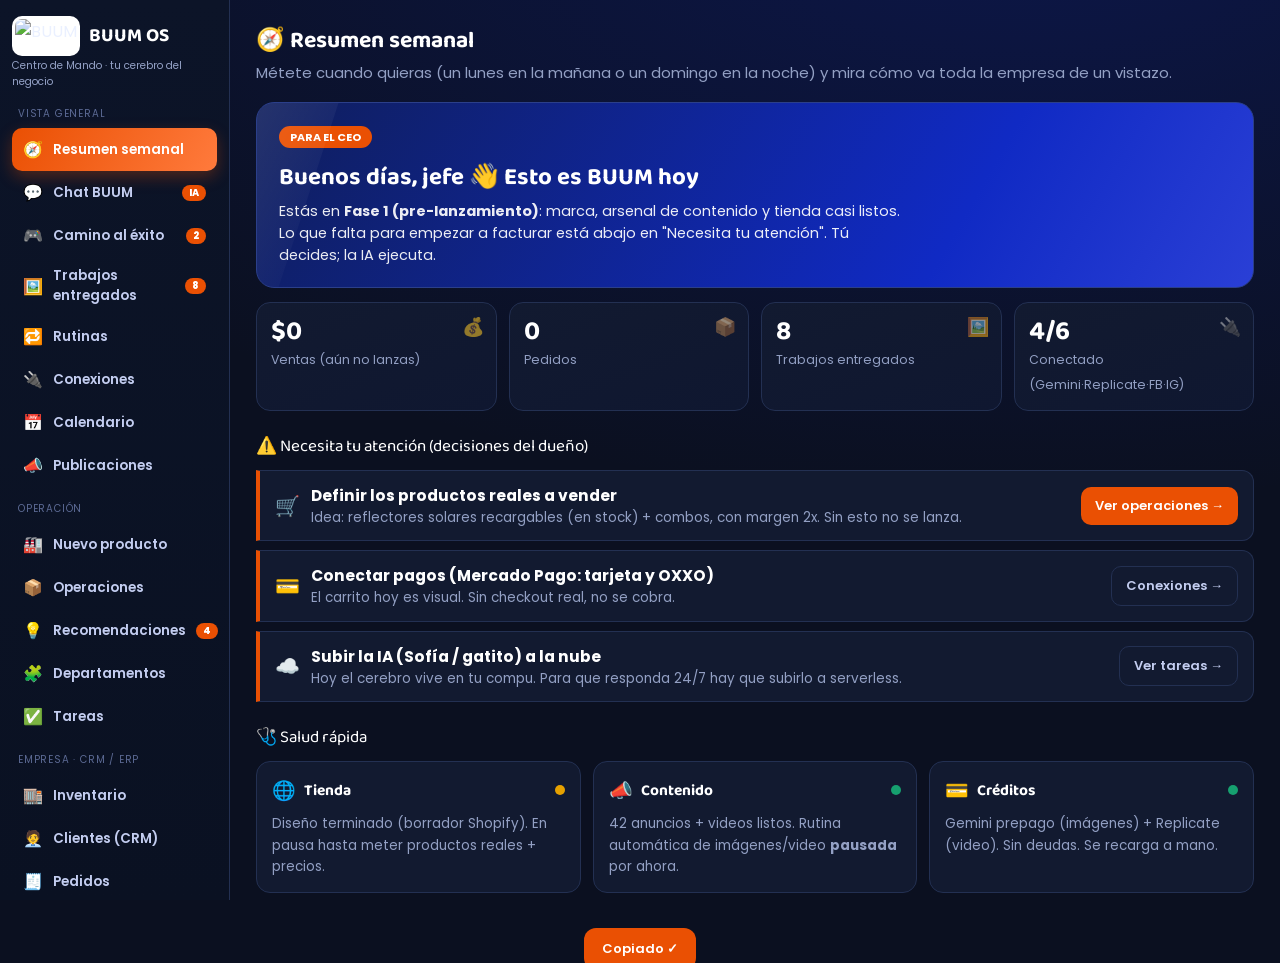
==== commit f865b0a8: "feat(os): bandeja Chat BUUM local (127.0.0.1:8131, buum-agent, SQLite compartida)" ====
--- a/os/centro-de-mando.html
+++ b/os/centro-de-mando.html
@@ -117,6 +117,35 @@
 .wbtn.aut.on{background:var(--ok);border-color:var(--ok);color:#fff;}
 .wbtn.edit:hover{border-color:var(--orange);color:#ffab7a;}
 .wbtn.del:hover{border-color:#e5484d;color:#ff8a8d;}
+/* ===== CHAT BUUM ===== */
+.chatwrap{display:grid;grid-template-columns:250px 1fr;gap:12px;height:calc(100vh - 165px);min-height:420px;}
+.chatlist{background:var(--panel);border:1px solid var(--line);border-radius:14px;padding:10px;overflow-y:auto;display:flex;flex-direction:column;gap:6px;}
+.chatlist .cnew{border:none;border-radius:10px;padding:10px;background:linear-gradient(120deg,var(--orange),#ff7a3c);color:#fff;font-family:Poppins;font-weight:700;font-size:12.5px;cursor:pointer;}
+.citem{padding:9px 11px;border-radius:10px;cursor:pointer;border:1px solid transparent;}
+.citem:hover{background:rgba(255,255,255,.05);}
+.citem.on{background:var(--panel2);border-color:var(--line);}
+.citem b{font-size:12px;color:#eaf0ff;display:block;white-space:nowrap;overflow:hidden;text-overflow:ellipsis;font-weight:600;}
+.citem span{font-size:10px;color:var(--dim);}
+.chatbox{background:var(--panel);border:1px solid var(--line);border-radius:14px;display:flex;flex-direction:column;overflow:hidden;}
+.chatmsgs{flex:1;overflow-y:auto;padding:16px;display:flex;flex-direction:column;gap:10px;}
+.msg{max-width:78%;padding:10px 13px;border-radius:14px;font-size:13px;line-height:1.55;white-space:pre-wrap;word-wrap:break-word;}
+.msg.user{align-self:flex-end;background:linear-gradient(120deg,var(--blue),#2a3fd6);color:#fff;border-bottom-right-radius:4px;}
+.msg.buum{align-self:flex-start;background:var(--panel2);border:1px solid var(--line);color:#dbe3ff;border-bottom-left-radius:4px;}
+.msg .mts{display:block;font-size:9.5px;opacity:.6;margin-top:5px;}
+.chatform{display:flex;gap:8px;padding:10px;border-top:1px solid var(--line);}
+.chatform textarea{flex:1;background:var(--panel2);border:1px solid var(--line);border-radius:10px;color:#eaf0ff;font-family:Poppins;font-size:13px;padding:10px 12px;resize:none;height:44px;outline:none;}
+.chatform textarea:focus{border-color:var(--orange);}
+.chatform button{border:none;border-radius:10px;padding:0 18px;background:var(--orange);color:#fff;font-family:Poppins;font-weight:700;font-size:13px;cursor:pointer;}
+.chatform button:disabled{opacity:.5;cursor:wait;}
+.pensando{align-self:flex-start;color:var(--dim);font-size:12px;padding:6px 13px;display:none;}
+.pensando.on{display:block;}
+.pensando i{animation:blink 1.2s infinite;font-style:normal;}
+.pensando i:nth-child(2){animation-delay:.2s}.pensando i:nth-child(3){animation-delay:.4s}
+@keyframes blink{0%,60%,100%{opacity:.25}30%{opacity:1}}
+.chatoff{margin:14px;padding:12px 14px;border:1px solid rgba(230,161,0,.4);background:rgba(230,161,0,.1);color:#ffcf5e;border-radius:11px;font-size:12px;line-height:1.6;display:none;}
+@media(max-width:800px){.chatwrap{grid-template-columns:1fr;grid-template-rows:auto 1fr;height:calc(100vh - 130px);}
+.chatlist{flex-direction:row;overflow-x:auto;overflow-y:hidden;max-height:92px;align-items:center;}
+.chatlist .cnew{flex:0 0 auto;}.citem{flex:0 0 150px;}}
 /* tarea: botón de ayuda */
 .task .help{font-size:10.5px;font-weight:700;padding:5px 10px;border-radius:9px;background:var(--blue);color:#fff;border:none;cursor:pointer;margin-left:6px;}
 .task .help:hover{filter:brightness(1.15);}
@@ -284,6 +313,7 @@
     <div class="navsec">Vista general</div>
     <nav class="nav" id="nav">
       <div class="navitem active" data-view="inicio"><span class="i">🧭</span><span>Resumen semanal</span></div>
+      <div class="navitem" data-view="chatb"><span class="i">💬</span><span>Chat BUUM</span><span class="b">IA</span></div>
       <div class="navitem" data-view="juego"><span class="i">🎮</span><span>Camino al éxito</span><span class="b" id="jLvl">1</span></div>
       <div class="navitem" data-view="trabajos"><span class="i">🖼️</span><span>Trabajos entregados</span><span class="b" id="nTrab">0</span></div>
       <div class="navitem" data-view="rutinas"><span class="i">🔁</span><span>Rutinas</span></div>
@@ -339,6 +369,25 @@
     </section>
 
     <!-- ===== CONEXIONES ===== -->
+    <section class="view" id="chatb">
+      <h2>💬 Chat BUUM</h2>
+      <p class="lead">Habla con BUUM: consulta la KB, precios, estado de la empresa. v1 solo lectura — para acciones te propone un plan.</p>
+      <div class="chatoff" id="chatOff">⚠️ <b>Sin conexión con el servidor BUUM.</b><br>Esta bandeja vive en el servidor. Abre el túnel desde tu PC:<br><code>ssh -N -L 8131:127.0.0.1:8131 buum@165.227.181.176</code><br>y entra a <b>http://localhost:8131</b></div>
+      <div class="chatwrap" id="chatWrap">
+        <div class="chatlist">
+          <button class="cnew" id="chatNueva">＋ Nueva conversación</button>
+          <div id="chatConvs"></div>
+        </div>
+        <div class="chatbox">
+          <div class="chatmsgs" id="chatMsgs"></div>
+          <div class="pensando" id="chatPensando">🐱 BUUM está pensando<i>.</i><i>.</i><i>.</i></div>
+          <form class="chatform" id="chatForm">
+            <textarea id="chatTxt" maxlength="4000" placeholder="Escríbele a BUUM… (Enter envía)"></textarea>
+            <button type="submit" id="chatSend">Enviar</button>
+          </form>
+        </div>
+      </div>
+    </section>
     <section class="view" id="conex">
       <h2>🔌 Conexiones</h2>
       <div class="lead">Todo el negocio enchufado a un solo cerebro. <b style="color:#4fe0a6">Gemini, Replicate, Facebook 𝗕𝗨𝗨𝗠 e Instagram @buum.ia ya están conectados y funcionando.</b> Falta pagos y publicar la tienda.</div>
@@ -844,6 +893,55 @@
 var h=new Date().getHours(),s=h<12?'Buenos días':(h<19?'Buenas tardes':'Buenas noches');
 document.getElementById('greet').textContent=s+', jefe 👋 Esto es BUUM hoy';
 </script>
+<script>/* ===== CHAT BUUM (bandeja local, v1 solo lectura) ===== */
+(function(){
+ var cid=null, ocupado=false;
+ var $=function(id){return document.getElementById(id);};
+ function esc(t){var d=document.createElement('div');d.textContent=t;return d.innerHTML;}
+ function fmt(t){return esc(t).replace(/\*\*([^*]+)\*\*/g,'<b>$1</b>').replace(/`([^`]+)`/g,'<code>$1</code>');}
+ function hora(ts){return new Date(ts*1000).toLocaleString('es-MX',{day:'2-digit',month:'short',hour:'2-digit',minute:'2-digit'});}
+ function api(ruta,opts){return fetch(ruta,opts).then(function(r){if(!r.ok)throw new Error(r.status);return r.json();});}
+ function offline(si){$('chatOff').style.display=si?'block':'none';$('chatWrap').style.display=si?'none':'grid';}
+ function burbuja(rol,texto,ts){
+   var d=document.createElement('div');d.className='msg '+(rol==='user'?'user':'buum');
+   d.innerHTML=fmt(texto)+(ts?'<span class="mts">'+hora(ts)+'</span>':'');
+   $('chatMsgs').appendChild(d);$('chatMsgs').scrollTop=$('chatMsgs').scrollHeight;}
+ function cargarConvs(abrirPrimera){
+   api('/api/chat/conversaciones').then(function(r){
+     offline(false);
+     var c=$('chatConvs');c.innerHTML='';
+     r.conversaciones.forEach(function(cv){
+       var d=document.createElement('div');d.className='citem'+(cv.id===cid?' on':'');
+       d.innerHTML='<b>'+esc(cv.titulo||'(sin título)')+'</b><span>'+hora(cv.ultimo)+'</span>';
+       d.onclick=function(){abrir(cv.id);};c.appendChild(d);});
+     if(abrirPrimera&&!cid&&r.conversaciones.length)abrir(r.conversaciones[0].id);
+   }).catch(function(){offline(true);});}
+ function abrir(id){
+   cid=id;$('chatMsgs').innerHTML='';
+   api('/api/chat/mensajes?cid='+id).then(function(r){
+     r.mensajes.forEach(function(m){burbuja(m.role,m.texto,m.ts);});cargarConvs(false);
+   }).catch(function(){offline(true);});}
+ function nueva(){
+   api('/api/chat/nueva',{method:'POST'}).then(function(r){cid=r.id;$('chatMsgs').innerHTML='';
+     burbuja('buum','¡Hola jefe! 🐱 Soy BUUM. Pregúntame lo que quieras de la empresa: KB, precios, tienda, estado. (v1: solo lectura)',null);
+     cargarConvs(false);}).catch(function(){offline(true);});}
+ function enviar(){
+   if(ocupado)return;var t=$('chatTxt').value.trim();if(!t)return;
+   var mandar=function(){
+     ocupado=true;$('chatSend').disabled=true;$('chatPensando').classList.add('on');
+     burbuja('user',t,Date.now()/1000);$('chatTxt').value='';
+     api('/api/chat/enviar',{method:'POST',headers:{'Content-Type':'application/json'},body:JSON.stringify({cid:cid,mensaje:t})})
+       .then(function(r){burbuja('buum',r.respuesta,Date.now()/1000);})
+       .catch(function(){burbuja('buum','⚠️ No pude responder (revisa el túnel o /var/log/buum/chat.log).',null);})
+       .finally(function(){ocupado=false;$('chatSend').disabled=false;$('chatPensando').classList.remove('on');cargarConvs(false);});};
+   if(!cid){api('/api/chat/nueva',{method:'POST'}).then(function(r){cid=r.id;mandar();}).catch(function(){offline(true);});}
+   else mandar();}
+ $('chatForm').addEventListener('submit',function(e){e.preventDefault();enviar();});
+ $('chatTxt').addEventListener('keydown',function(e){if(e.key==='Enter'&&!e.shiftKey){e.preventDefault();enviar();}});
+ $('chatNueva').addEventListener('click',nueva);
+ document.querySelectorAll('.navitem[data-view="chatb"]').forEach(function(n){n.addEventListener('click',function(){cargarConvs(true);});});
+})();
+</script>
 <script>/* ===== JUEGO: Camino al éxito ===== */
 (function(){
  var LEVELS=[
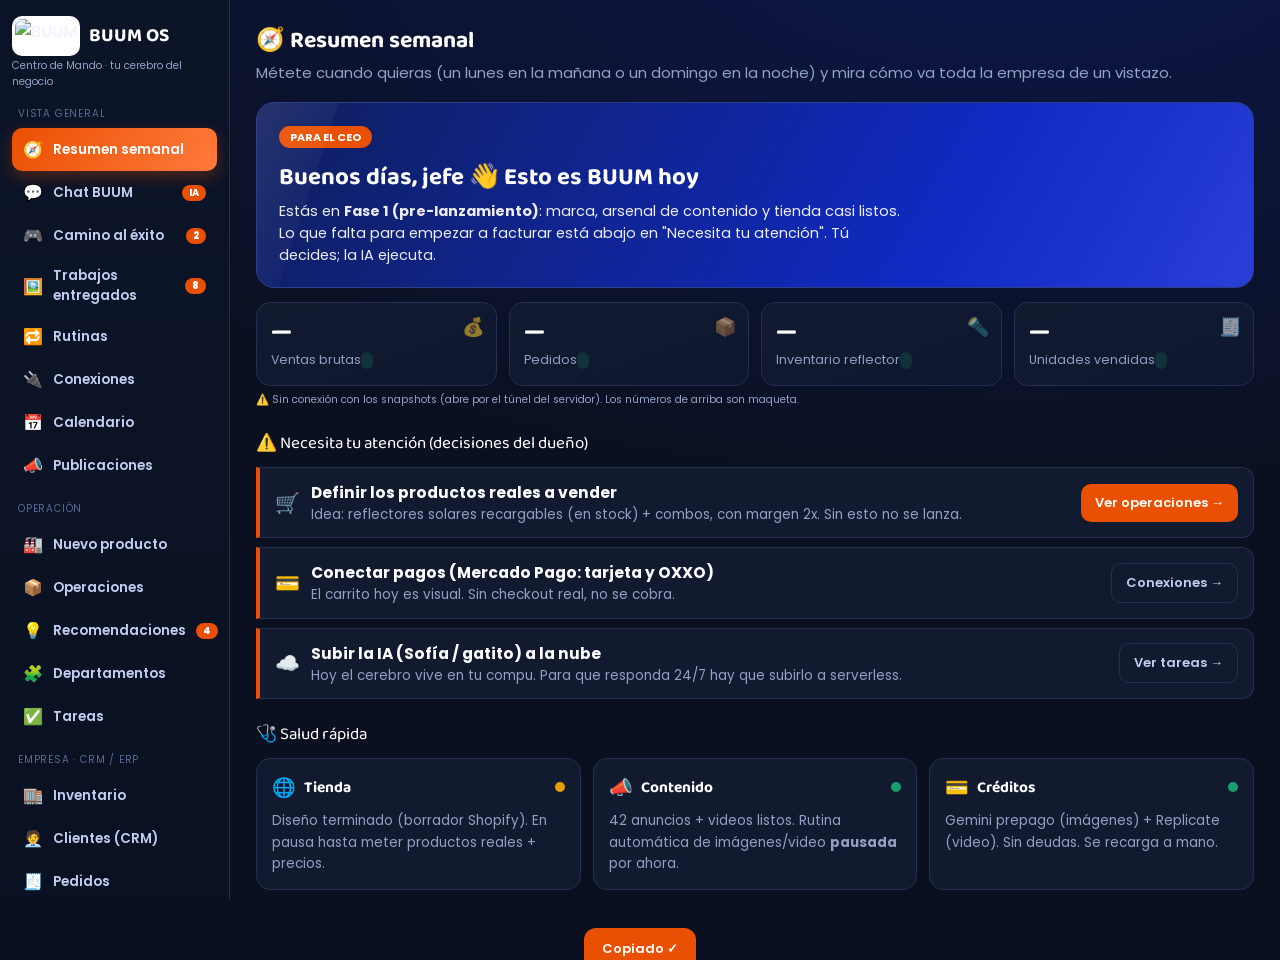
==== commit ca412f20: "feat(13d): endpoint /api/datos + tiles de realidad en Centro de Mando (REAL/CALC, fuente, timestamp)" ====
--- a/os/centro-de-mando.html
+++ b/os/centro-de-mando.html
@@ -7,6 +7,7 @@
 *{box-sizing:border-box;margin:0;}
 body{background:radial-gradient(1200px 600px at 80% -10%,rgba(16,42,196,.25),transparent),var(--bg);color:var(--ink);font-family:Poppins,sans-serif;}
 .app{display:flex;min-height:100vh;}
+.dbadge{font-style:normal;font-size:8px;font-weight:800;padding:1px 5px;border-radius:6px;background:rgba(22,160,111,.18);color:#4fe0a6;vertical-align:middle;}.dbadge.calc{background:rgba(0,188,255,.15);color:#7fdcff;}
 /* sidebar */
 .side{width:230px;background:linear-gradient(180deg,#0c1428,#0a1122);border-right:1px solid var(--line);padding:16px 12px;position:sticky;top:0;height:100vh;flex:0 0 auto;overflow-y:auto;}
 .side .logo{display:flex;align-items:center;gap:9px;margin-bottom:2px;}
@@ -351,11 +352,12 @@
       <div class="lead">Métete cuando quieras (un lunes en la mañana o un domingo en la noche) y mira cómo va toda la empresa de un vistazo.</div>
       <div class="hero"><span class="pill">PARA EL CEO</span><h3 id="greet">Buenas, jefe 👋 Esto es BUUM hoy</h3><p>Estás en <b>Fase 1 (pre-lanzamiento)</b>: marca, arsenal de contenido y tienda casi listos. Lo que falta para empezar a facturar está abajo en "Necesita tu atención". Tú decides; la IA ejecuta.</p></div>
       <div class="tiles" style="margin-top:14px">
-        <div class="tile"><span class="k">💰</span><b>$0</b><span>Ventas (aún no lanzas)</span></div>
-        <div class="tile"><span class="k">📦</span><b>0</b><span>Pedidos</span></div>
-        <div class="tile"><span class="k">🖼️</span><b id="kTrab">0</b><span>Trabajos entregados</span></div>
-        <div class="tile"><span class="k">🔌</span><b>4/6</b><span>Conectado (Gemini·Replicate·FB·IG)</span></div>
-      </div>
+        <div class="tile"><span class="k">💰</span><b id="dVentas">—</b><span>Ventas brutas <i class="dbadge" id="bVentas"></i></span></div>
+        <div class="tile"><span class="k">📦</span><b id="dPedidos">—</b><span>Pedidos <i class="dbadge" id="bPedidos"></i></span></div>
+        <div class="tile"><span class="k">🔦</span><b id="dInv">—</b><span>Inventario reflector <i class="dbadge" id="bInv"></i></span></div>
+        <div class="tile"><span class="k">🧾</span><b id="dUnid">—</b><span>Unidades vendidas <i class="dbadge" id="bUnid"></i></span></div>
+      </div>
+      <div id="dFuente" style="font-size:10.5px;color:var(--dim);margin-top:6px">📡 Conectando con la realidad…</div>
       <div class="section">⚠️ Necesita tu atención (decisiones del dueño)</div>
       <div class="att"><span class="em">🛒</span><div><b>Definir los productos reales a vender</b><div class="s">Idea: reflectores solares recargables (en stock) + combos, con margen 2x. Sin esto no se lanza.</div></div><button class="btn o" data-go="ops">Ver operaciones →</button></div>
       <div class="att"><span class="em">💳</span><div><b>Conectar pagos (Mercado Pago: tarjeta y OXXO)</b><div class="s">El carrito hoy es visual. Sin checkout real, no se cobra.</div></div><button class="btn g" data-go="conex">Conexiones →</button></div>
@@ -942,6 +944,23 @@
  document.querySelectorAll('.navitem[data-view="chatb"]').forEach(function(n){n.addEventListener('click',function(){cargarConvs(true);});});
 })();
 </script>
+<script>/* ===== FASE 13D: datos reales desde snapshots ===== */
+(function(){
+ function pinta(id,bid,m,fmt){var el=document.getElementById(id),b=document.getElementById(bid);if(!el)return;
+  if(!m){el.textContent='—';return;}
+  el.textContent=(m.valor===null||m.valor===undefined)?'N/D':(fmt?fmt(m.valor):m.valor);
+  if(b){b.textContent=(m.tipo==='REAL')?'REAL':((m.tipo==='CALCULADO')?'CALC':'N/D');b.className='dbadge'+((m.tipo!=='REAL')?' calc':'');}}
+ fetch('/api/datos').then(function(r){return r.json();}).then(function(d){
+  var s=d.shopify;if(!s||!s.metricas)throw 0;var M=s.metricas;
+  pinta('dVentas','bVentas',M.ventas_brutas,function(v){return '$'+Number(v).toLocaleString('es-MX');});
+  pinta('dPedidos','bPedidos',M.pedidos_totales_historicos);
+  pinta('dInv','bInv',M.inventario_reflector);
+  pinta('dUnid','bUnid',M.unidades_vendidas);
+  var f=document.getElementById('dFuente');
+  if(f){var t=new Date(s.extraido_en);f.innerHTML='📡 <b style="color:#4fe0a6">DATOS REALES</b> · Fuente: Shopify · Actualizado: '+t.toLocaleString('es-MX')+(d.meta&&d.meta.metricas?' · Meta ✓':'');}
+ }).catch(function(){var f=document.getElementById('dFuente');if(f)f.textContent='⚠️ Sin conexión con los snapshots (abre por el túnel del servidor). Los números de arriba son maqueta.';});
+})();
+</script>
 <script>/* ===== JUEGO: Camino al éxito ===== */
 (function(){
  var LEVELS=[
